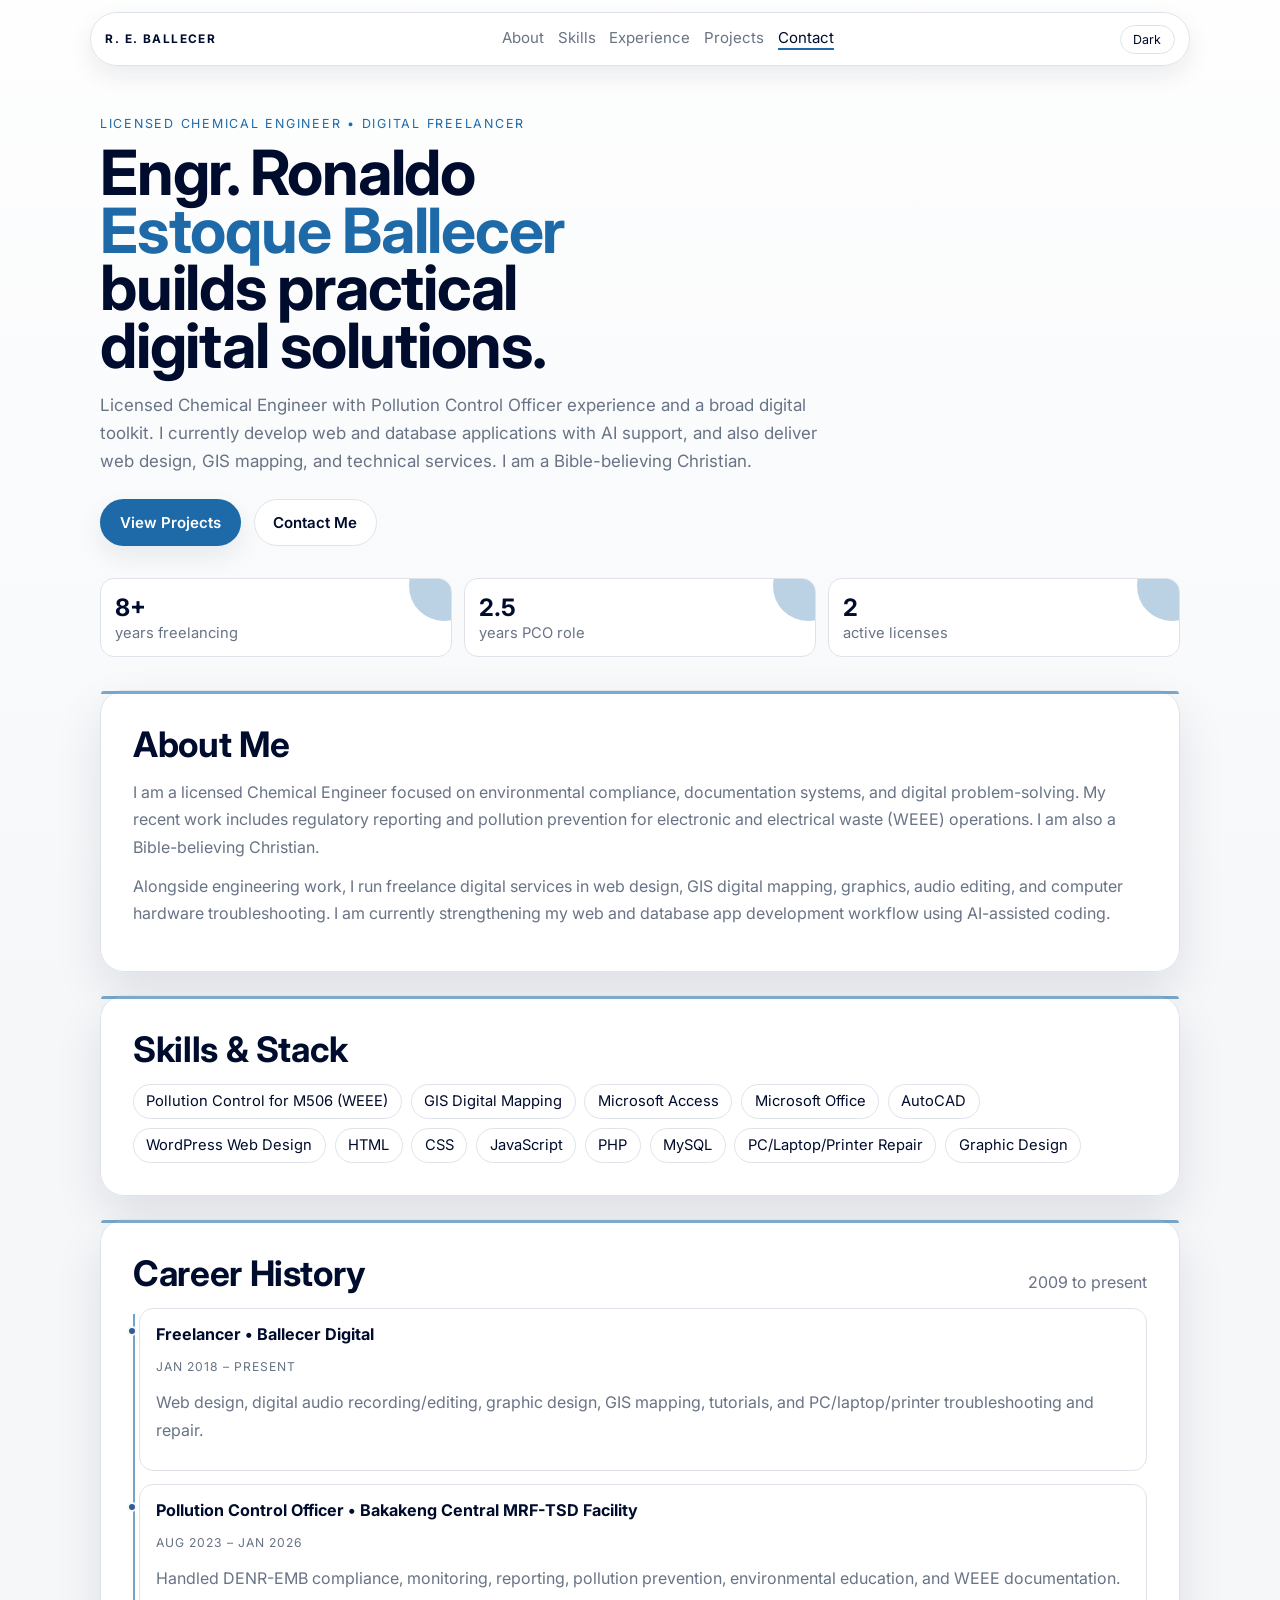
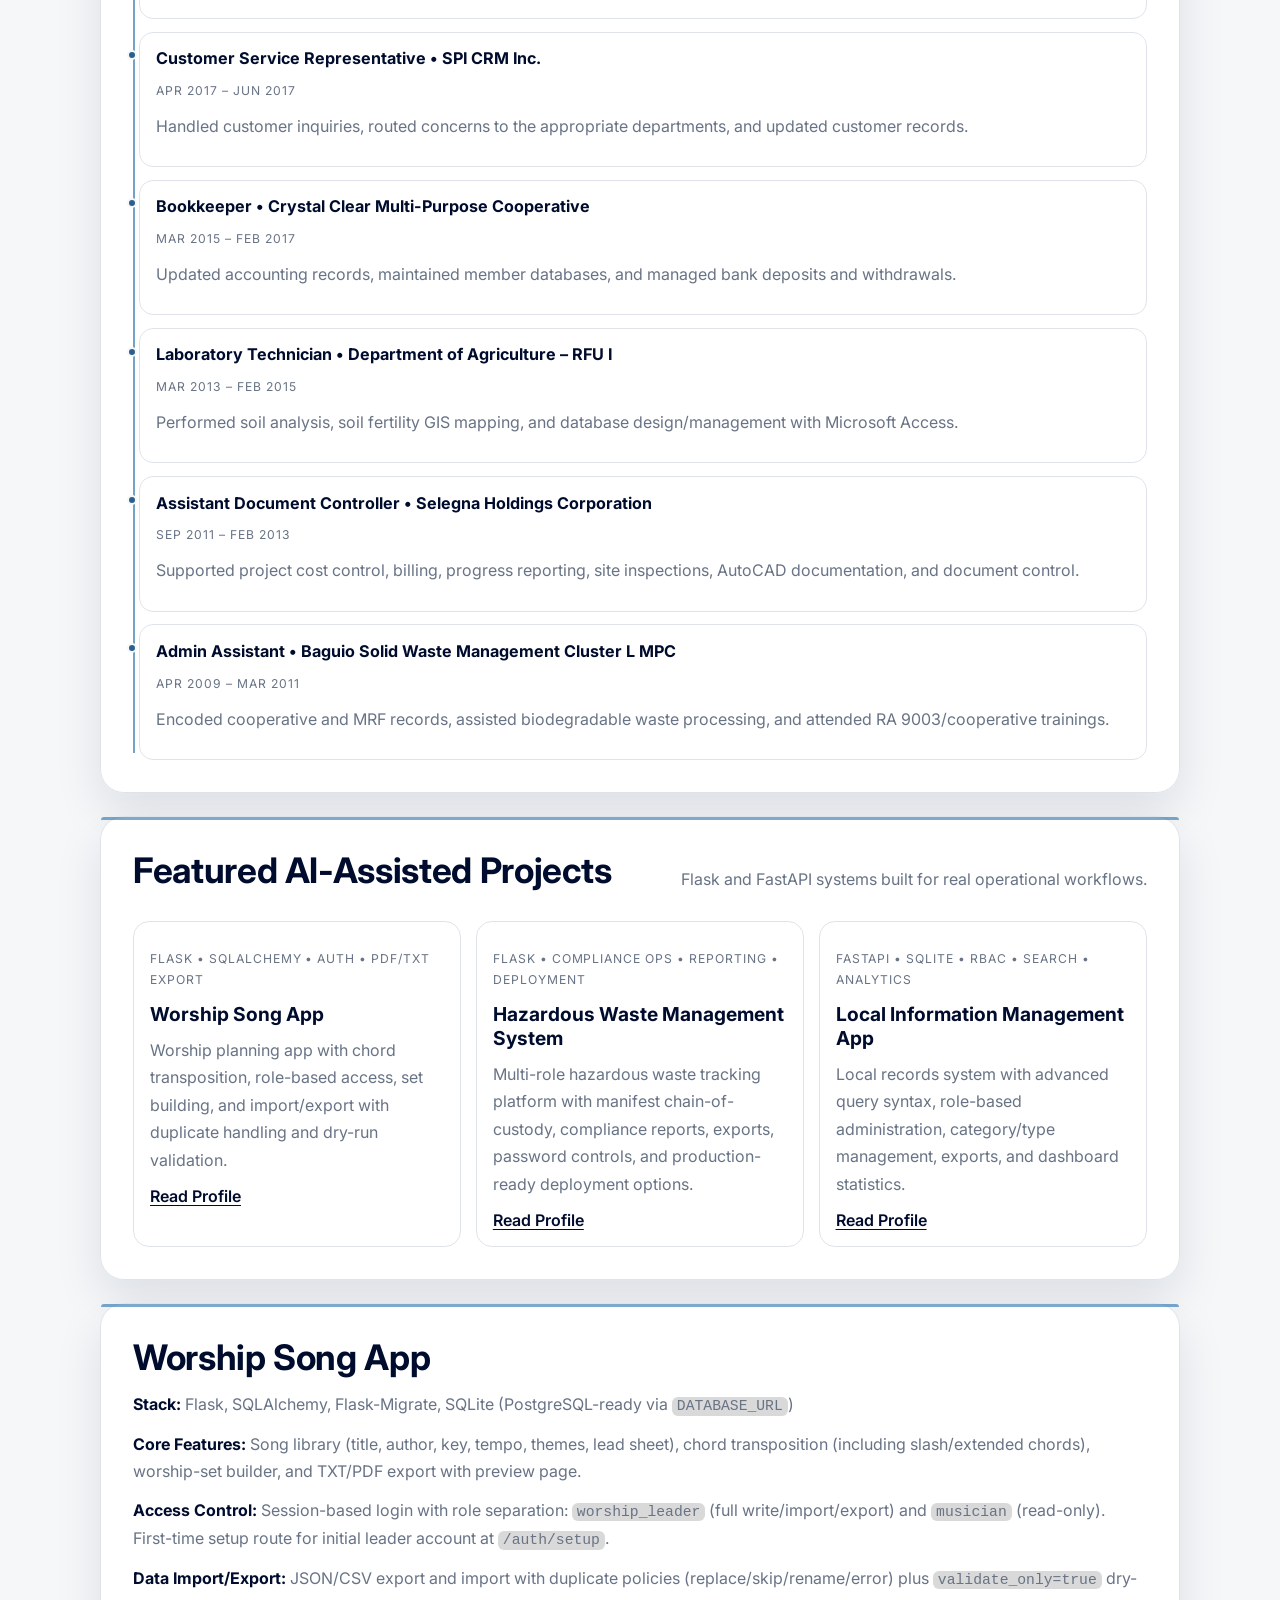
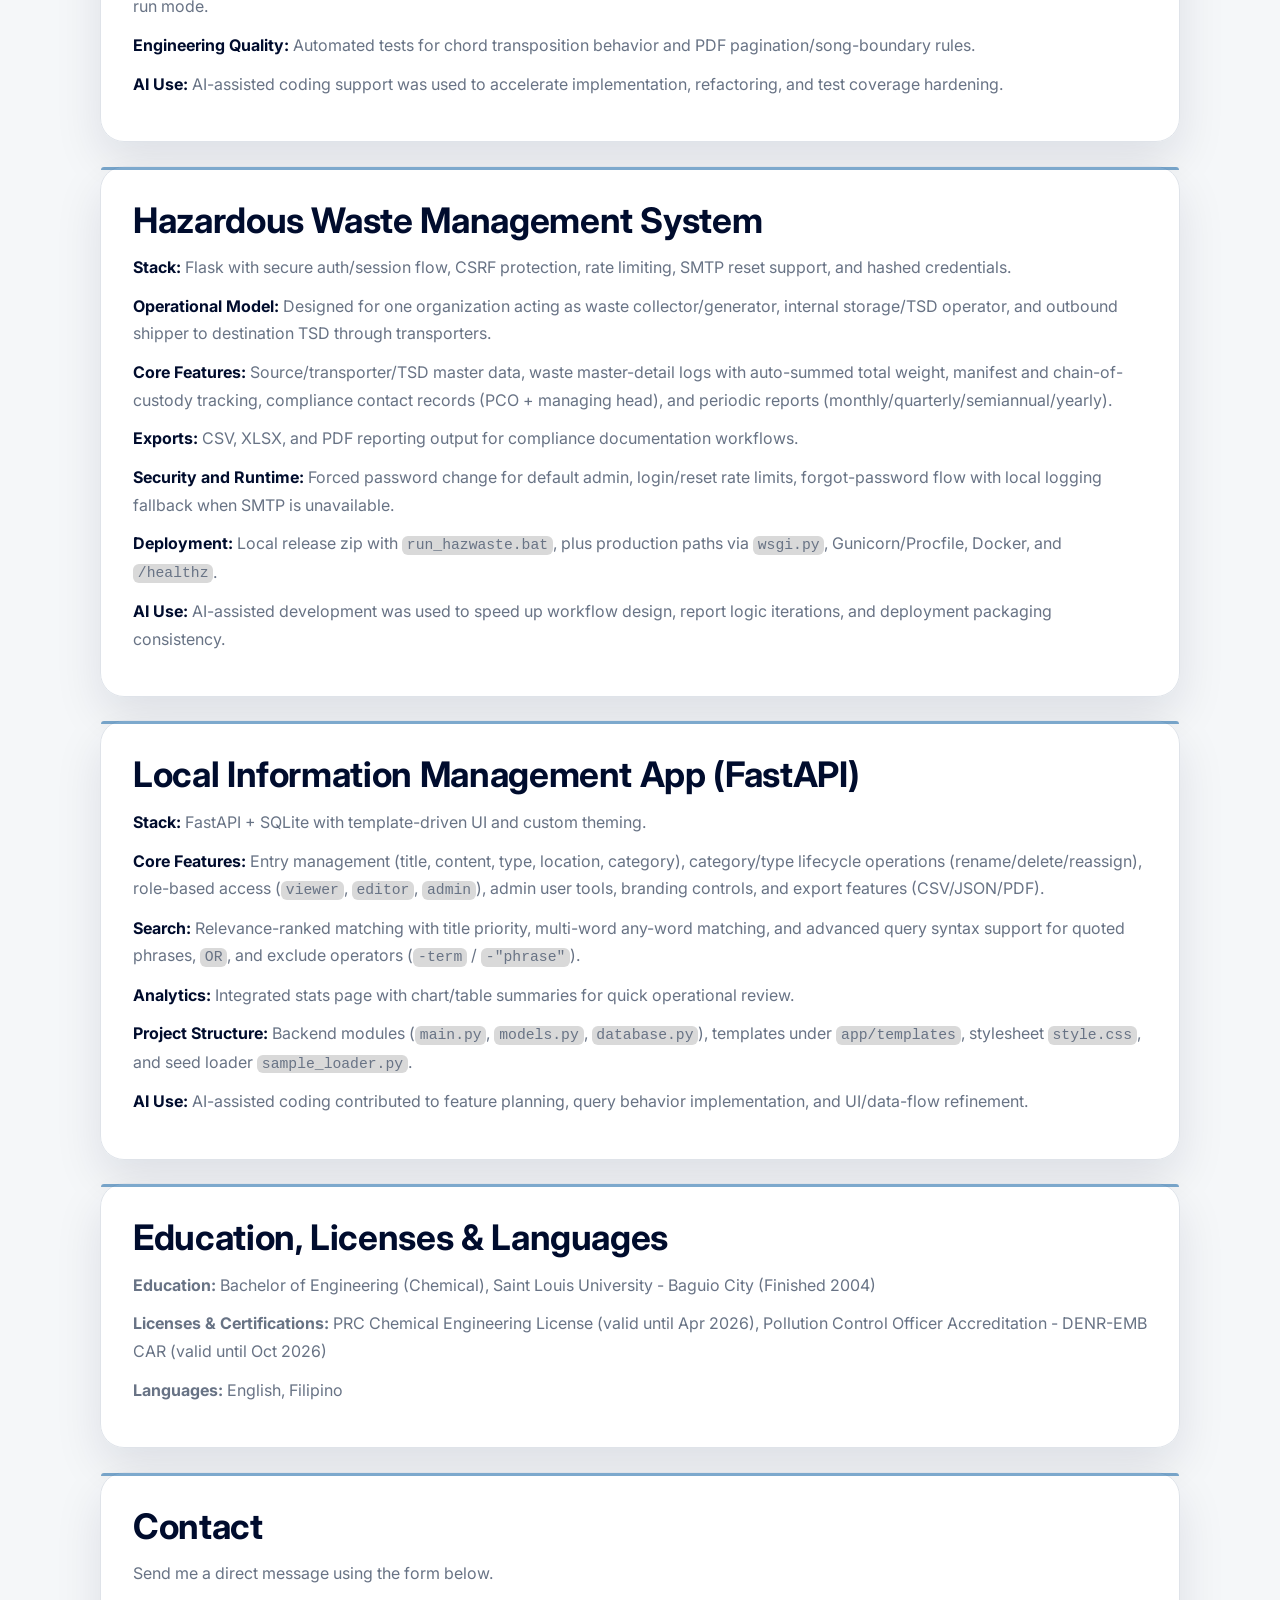
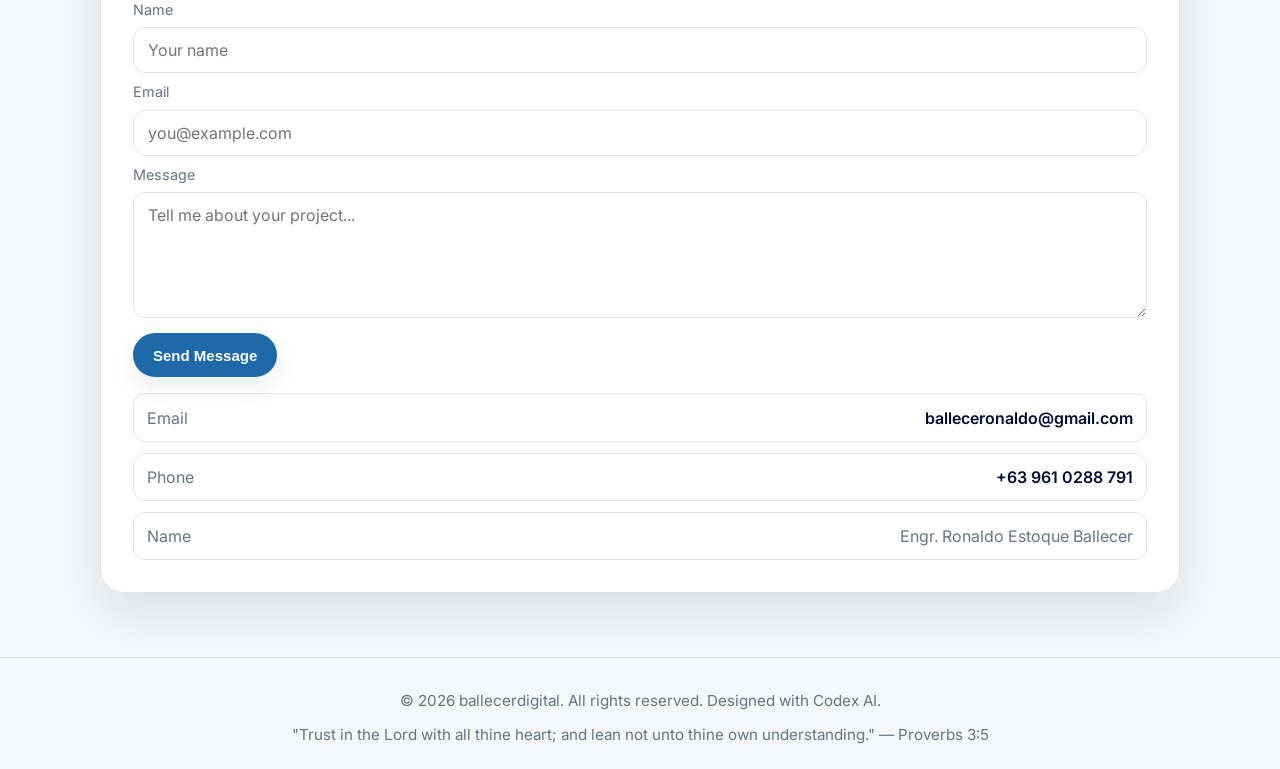
==== index.html @ 281b7098 "Initial commit" ====
<!doctype html>
<html lang="en">
<head>
  <meta charset="utf-8">
  <meta name="viewport" content="width=device-width, initial-scale=1">
  <meta name="description" content="Portfolio of Engr. Ronaldo Estoque Ballecer featuring AI-assisted Flask and FastAPI applications, environmental compliance work, and digital solutions.">
  <meta name="author" content="Engr. Ronaldo Estoque Ballecer">
  <meta name="theme-color" content="#1E6AA8">
  <meta property="og:type" content="website">
  <meta property="og:title" content="Engr. Ronaldo Estoque Ballecer | Portfolio">
  <meta property="og:description" content="AI-assisted Flask and FastAPI builder with environmental compliance and practical digital delivery experience.">
  <meta property="og:image" content="assets/python_skill_map.svg">
  <meta name="twitter:card" content="summary_large_image">
  <meta name="twitter:title" content="Engr. Ronaldo Estoque Ballecer | Portfolio">
  <meta name="twitter:description" content="AI-assisted Flask and FastAPI builder with environmental compliance and practical digital delivery experience.">
  <meta name="twitter:image" content="assets/python_skill_map.svg">
  <title>Engr. Ronaldo Estoque Ballecer | Portfolio</title>
  <link rel="preconnect" href="https://fonts.googleapis.com">
  <link rel="preconnect" href="https://fonts.gstatic.com" crossorigin>
  <link href="https://fonts.googleapis.com/css2?family=Inter:wght@400;500;600;700;800;900&display=swap" rel="stylesheet">
  <link rel="icon" href="assets/favicon.svg" type="image/svg+xml">
  <link rel="manifest" href="site.webmanifest">
  <link rel="stylesheet" href="styles.css">
  <script type="application/ld+json">
    {
      "@context": "https://schema.org",
      "@type": "Person",
      "name": "Engr. Ronaldo Estoque Ballecer",
      "jobTitle": "Chemical Engineer and Digital Freelancer",
      "email": "mailto:balleceronaldo@gmail.com",
      "telephone": "+63 961 0288 791",
      "alumniOf": "Saint Louis University - Baguio City",
      "knowsAbout": [
        "Pollution Control",
        "GIS Digital Mapping",
        "WordPress Web Design",
        "HTML",
        "CSS",
        "JavaScript",
        "PHP",
        "MySQL",
        "Microsoft Access"
      ],
      "url": "index.html"
    }
  </script>
</head>
<body>
  <a class="skip-link" href="#top">Skip to content</a>
  <div id="scroll-progress" class="scroll-progress" aria-hidden="true"></div>
  <div class="page-bg" aria-hidden="true"></div>
  <header class="site-header">
    <a class="brand" href="#top">R. E. BALLECER</a>
    <nav class="site-nav" aria-label="Main navigation">
      <a href="#about">About</a>
      <a href="#skills">Skills</a>
      <a href="#experience">Experience</a>
      <a href="#projects">Projects</a>
      <a href="#contact">Contact</a>
    </nav>
    <button id="theme-toggle" class="theme-toggle" type="button" aria-label="Toggle dark mode">Theme</button>
  </header>

  <main id="top">
    <section class="hero reveal">
      <p class="eyebrow">Licensed Chemical Engineer • Digital Freelancer</p>
      <h1>
        Engr. Ronaldo
        <span>Estoque Ballecer</span>
        builds practical digital solutions.
      </h1>
      <p class="intro">
        Licensed Chemical Engineer with Pollution Control Officer experience and a broad digital toolkit.
        I currently develop web and database applications with AI support, and also deliver web design,
        GIS mapping, and technical services. I am a Bible-believing Christian.
      </p>
      <div class="hero-actions">
        <a class="btn btn-primary" href="#projects">View Projects</a>
        <a class="btn btn-ghost" href="#contact">Contact Me</a>
      </div>
      <ul class="quick-metrics">
        <li><strong>8+</strong><span>years freelancing</span></li>
        <li><strong>2.5</strong><span>years PCO role</span></li>
        <li><strong>2</strong><span>active licenses</span></li>
      </ul>
    </section>

    <section id="about" class="panel reveal">
      <h2>About Me</h2>
      <p>
        I am a licensed Chemical Engineer focused on environmental compliance, documentation systems,
        and digital problem-solving. My recent work includes regulatory reporting and pollution prevention
        for electronic and electrical waste (WEEE) operations. I am also a Bible-believing Christian.
      </p>
      <p>
        Alongside engineering work, I run freelance digital services in web design, GIS digital mapping,
        graphics, audio editing, and computer hardware troubleshooting. I am currently strengthening my
        web and database app development workflow using AI-assisted coding.
      </p>
    </section>

    <section id="skills" class="panel reveal">
      <div class="panel-head">
        <h2>Skills & Stack</h2>
      </div>
      <div class="chip-grid">
        <span>Pollution Control for M506 (WEEE)</span>
        <span>GIS Digital Mapping</span>
        <span>Microsoft Access</span>
        <span>Microsoft Office</span>
        <span>AutoCAD</span>
        <span>WordPress Web Design</span>
        <span>HTML</span>
        <span>CSS</span>
        <span>JavaScript</span>
        <span>PHP</span>
        <span>MySQL</span>
        <span>PC/Laptop/Printer Repair</span>
        <span>Graphic Design</span>
      </div>
    </section>

    <section id="experience" class="panel reveal">
      <div class="panel-head">
        <h2>Career History</h2>
        <p>2009 to present</p>
      </div>
      <div class="timeline">
        <article class="timeline-item">
          <h3>Freelancer • Ballecer Digital</h3>
          <p class="tag">Jan 2018 – Present</p>
          <p>Web design, digital audio recording/editing, graphic design, GIS mapping, tutorials, and PC/laptop/printer troubleshooting and repair.</p>
        </article>
        <article class="timeline-item">
          <h3>Pollution Control Officer • Bakakeng Central MRF-TSD Facility</h3>
          <p class="tag">Aug 2023 – Jan 2026</p>
          <p>Handled DENR-EMB compliance, monitoring, reporting, pollution prevention, environmental education, and WEEE documentation.</p>
        </article>
        <article class="timeline-item">
          <h3>Customer Service Representative • SPI CRM Inc.</h3>
          <p class="tag">Apr 2017 – Jun 2017</p>
          <p>Handled customer inquiries, routed concerns to the appropriate departments, and updated customer records.</p>
        </article>
        <article class="timeline-item">
          <h3>Bookkeeper • Crystal Clear Multi-Purpose Cooperative</h3>
          <p class="tag">Mar 2015 – Feb 2017</p>
          <p>Updated accounting records, maintained member databases, and managed bank deposits and withdrawals.</p>
        </article>
        <article class="timeline-item">
          <h3>Laboratory Technician • Department of Agriculture – RFU I</h3>
          <p class="tag">Mar 2013 – Feb 2015</p>
          <p>Performed soil analysis, soil fertility GIS mapping, and database design/management with Microsoft Access.</p>
        </article>
        <article class="timeline-item">
          <h3>Assistant Document Controller • Selegna Holdings Corporation</h3>
          <p class="tag">Sep 2011 – Feb 2013</p>
          <p>Supported project cost control, billing, progress reporting, site inspections, AutoCAD documentation, and document control.</p>
        </article>
        <article class="timeline-item">
          <h3>Admin Assistant • Baguio Solid Waste Management Cluster L MPC</h3>
          <p class="tag">Apr 2009 – Mar 2011</p>
          <p>Encoded cooperative and MRF records, assisted biodegradable waste processing, and attended RA 9003/cooperative trainings.</p>
        </article>
      </div>
    </section>

    <section id="projects" class="panel reveal">
      <div class="panel-head">
        <h2>Featured AI-Assisted Projects</h2>
        <p>Flask and FastAPI systems built for real operational workflows.</p>
      </div>
      <div class="projects-grid">
        <article class="project-card">
          <p class="tag">Flask • SQLAlchemy • Auth • PDF/TXT Export</p>
          <h3>Worship Song App</h3>
          <p>
            Worship planning app with chord transposition, role-based access, set building, and import/export with
            duplicate handling and dry-run validation.
          </p>
          <div class="project-links">
            <a href="#worship-song-app">Read Profile</a>
          </div>
        </article>

        <article class="project-card">
          <p class="tag">Flask • Compliance Ops • Reporting • Deployment</p>
          <h3>Hazardous Waste Management System</h3>
          <p>
            Multi-role hazardous waste tracking platform with manifest chain-of-custody, compliance reports,
            exports, password controls, and production-ready deployment options.
          </p>
          <div class="project-links">
            <a href="#hazwaste-system">Read Profile</a>
          </div>
        </article>

        <article class="project-card">
          <p class="tag">FastAPI • SQLite • RBAC • Search • Analytics</p>
          <h3>Local Information Management App</h3>
          <p>
            Local records system with advanced query syntax, role-based administration, category/type management,
            exports, and dashboard statistics.
          </p>
          <div class="project-links">
            <a href="#fastapi-info-app">Read Profile</a>
          </div>
        </article>
      </div>
    </section>

    <section id="worship-song-app" class="panel reveal project-detail">
      <h2>Worship Song App</h2>
      <p><strong>Stack:</strong> Flask, SQLAlchemy, Flask-Migrate, SQLite (PostgreSQL-ready via <code>DATABASE_URL</code>)</p>
      <p><strong>Core Features:</strong> Song library (title, author, key, tempo, themes, lead sheet), chord transposition (including slash/extended chords), worship-set builder, and TXT/PDF export with preview page.</p>
      <p><strong>Access Control:</strong> Session-based login with role separation: <code>worship_leader</code> (full write/import/export) and <code>musician</code> (read-only). First-time setup route for initial leader account at <code>/auth/setup</code>.</p>
      <p><strong>Data Import/Export:</strong> JSON/CSV export and import with duplicate policies (replace/skip/rename/error) plus <code>validate_only=true</code> dry-run mode.</p>
      <p><strong>Engineering Quality:</strong> Automated tests for chord transposition behavior and PDF pagination/song-boundary rules.</p>
      <p><strong>AI Use:</strong> AI-assisted coding support was used to accelerate implementation, refactoring, and test coverage hardening.</p>
    </section>

    <section id="hazwaste-system" class="panel reveal project-detail">
      <h2>Hazardous Waste Management System</h2>
      <p><strong>Stack:</strong> Flask with secure auth/session flow, CSRF protection, rate limiting, SMTP reset support, and hashed credentials.</p>
      <p><strong>Operational Model:</strong> Designed for one organization acting as waste collector/generator, internal storage/TSD operator, and outbound shipper to destination TSD through transporters.</p>
      <p><strong>Core Features:</strong> Source/transporter/TSD master data, waste master-detail logs with auto-summed total weight, manifest and chain-of-custody tracking, compliance contact records (PCO + managing head), and periodic reports (monthly/quarterly/semiannual/yearly).</p>
      <p><strong>Exports:</strong> CSV, XLSX, and PDF reporting output for compliance documentation workflows.</p>
      <p><strong>Security and Runtime:</strong> Forced password change for default admin, login/reset rate limits, forgot-password flow with local logging fallback when SMTP is unavailable.</p>
      <p><strong>Deployment:</strong> Local release zip with <code>run_hazwaste.bat</code>, plus production paths via <code>wsgi.py</code>, Gunicorn/Procfile, Docker, and <code>/healthz</code>.</p>
      <p><strong>AI Use:</strong> AI-assisted development was used to speed up workflow design, report logic iterations, and deployment packaging consistency.</p>
    </section>

    <section id="fastapi-info-app" class="panel reveal project-detail">
      <h2>Local Information Management App (FastAPI)</h2>
      <p><strong>Stack:</strong> FastAPI + SQLite with template-driven UI and custom theming.</p>
      <p><strong>Core Features:</strong> Entry management (title, content, type, location, category), category/type lifecycle operations (rename/delete/reassign), role-based access (<code>viewer</code>, <code>editor</code>, <code>admin</code>), admin user tools, branding controls, and export features (CSV/JSON/PDF).</p>
      <p><strong>Search:</strong> Relevance-ranked matching with title priority, multi-word any-word matching, and advanced query syntax support for quoted phrases, <code>OR</code>, and exclude operators (<code>-term</code> / <code>-"phrase"</code>).</p>
      <p><strong>Analytics:</strong> Integrated stats page with chart/table summaries for quick operational review.</p>
      <p><strong>Project Structure:</strong> Backend modules (<code>main.py</code>, <code>models.py</code>, <code>database.py</code>), templates under <code>app/templates</code>, stylesheet <code>style.css</code>, and seed loader <code>sample_loader.py</code>.</p>
      <p><strong>AI Use:</strong> AI-assisted coding contributed to feature planning, query behavior implementation, and UI/data-flow refinement.</p>
    </section>

    <section id="credentials" class="panel reveal">
      <h2>Education, Licenses & Languages</h2>
      <p><strong>Education:</strong> Bachelor of Engineering (Chemical), Saint Louis University - Baguio City (Finished 2004)</p>
      <p><strong>Licenses & Certifications:</strong> PRC Chemical Engineering License (valid until Apr 2026), Pollution Control Officer Accreditation - DENR-EMB CAR (valid until Oct 2026)</p>
      <p><strong>Languages:</strong> English, Filipino</p>
    </section>

    <section id="contact" class="panel reveal">
      <h2>Contact</h2>
      <p>Send me a direct message using the form below.</p>
      <form class="contact-form" action="https://formspree.io/f/your-form-id" method="POST">
        <label for="name">Name</label>
        <input id="name" name="name" type="text" placeholder="Your name" autocomplete="name" required>

        <label for="email">Email</label>
        <input id="email" name="email" type="email" placeholder="you@example.com" autocomplete="email" required>

        <label for="message">Message</label>
        <textarea id="message" name="message" rows="5" placeholder="Tell me about your project..." required></textarea>

        <input type="hidden" name="_subject" value="New portfolio message">
        <input type="hidden" name="_next" value="thank-you.html">
        <input class="hp-field" type="text" name="_gotcha" tabindex="-1" autocomplete="off" aria-hidden="true">
        <button class="btn btn-primary" type="submit">Send Message</button>
      </form>
      <ul class="contact-list">
        <li><span>Email</span><a href="mailto:balleceronaldo@gmail.com">balleceronaldo@gmail.com</a></li>
        <li><span>Phone</span><a href="tel:+639610288791">+63 961 0288 791</a></li>
        <li><span>Name</span><span>Engr. Ronaldo Estoque Ballecer</span></li>
      </ul>
    </section>
  </main>

  <footer class="site-footer">
    <p>© <span id="year"></span> ballecerdigital. All rights reserved. Designed with Codex AI.</p>
    <p>"Trust in the Lord with all thine heart; and lean not unto thine own understanding." — Proverbs 3:5</p>
  </footer>
  <button id="back-to-top" class="back-to-top" type="button" aria-label="Back to top">Top</button>

  <script src="script.js"></script>
</body>
</html>
---- styles.css ----
:root {
  --bg: #f5f7f9;
  --bg-alt: #ffffff;
  --text: #000c2d;
  --muted: #687385;
  --panel: #ffffff;
  --line: #dfe3e9;
  --accent: #1e6aa8;
  --accent-2: #2c5f8f;
  --accent-3: #4f779d;
  --shadow-lg: 0 20px 48px rgba(2, 22, 55, 0.1);
  --shadow-md: 0 10px 24px rgba(2, 22, 55, 0.08);
  --radius-xl: 24px;
  --radius-lg: 16px;
  --anchor-offset: 3rem;
}

[data-theme="dark"] {
  --bg: #16191e;
  --bg-alt: #1b1f24;
  --text: #d6dbe3;
  --muted: #9ea4af;
  --panel: #1f2329;
  --line: #2a2f36;
  --accent: #7db4ff;
  --accent-2: #a7cdff;
  --accent-3: #8ebeff;
  --shadow-lg: 0 18px 48px rgba(0, 0, 0, 0.34);
  --shadow-md: 0 12px 26px rgba(0, 0, 0, 0.28);
}

*,
*::before,
*::after {
  box-sizing: border-box;
}

html {
  scroll-behavior: smooth;
  scroll-padding-top: var(--anchor-offset);
}

body {
  margin: 0;
  min-height: 100vh;
  font-family: "Inter", -apple-system, BlinkMacSystemFont, "Segoe UI", Helvetica, Arial, sans-serif;
  color: var(--text);
  background: var(--bg);
  overflow-x: hidden;
}

.skip-link {
  position: fixed;
  left: 0.8rem;
  top: -3rem;
  z-index: 80;
  padding: 0.55rem 0.8rem;
  border-radius: 10px;
  background: var(--text);
  color: var(--bg);
  text-decoration: none;
  font-weight: 700;
  transition: top 180ms ease;
}

.skip-link:focus {
  top: 0.8rem;
}

.scroll-progress {
  position: fixed;
  top: 0;
  left: 0;
  height: 4px;
  width: var(--scroll-progress, 0%);
  z-index: 70;
  background: var(--accent);
  transition: width 100ms linear;
}

body::before {
  content: "";
  position: fixed;
  inset: 0;
  pointer-events: none;
  z-index: -2;
  background:
    linear-gradient(color-mix(in srgb, var(--text) 5%, transparent) 1px, transparent 1px) 0 0 / 34px 34px,
    linear-gradient(90deg, color-mix(in srgb, var(--text) 5%, transparent) 1px, transparent 1px) 0 0 / 34px 34px;
  opacity: 0.28;
}

.page-bg {
  position: fixed;
  inset: -14% -8%;
  pointer-events: none;
  z-index: -1;
  background: linear-gradient(180deg, var(--bg-alt) 0%, var(--bg) 100%);
  transform: translate3d(var(--bg-shift-x, 0px), var(--bg-shift-y, 0px), 0);
  transition: transform 220ms ease-out;
}

.site-header {
  position: sticky;
  top: 0.75rem;
  z-index: 30;
  width: min(1100px, calc(100% - 1.4rem));
  margin: 0.75rem auto 0;
  padding: 0.72rem 0.9rem;
  display: flex;
  justify-content: space-between;
  align-items: center;
  gap: 1rem;
  border: 1px solid var(--line);
  border-radius: 999px;
  background: color-mix(in srgb, var(--panel) 86%, transparent);
  backdrop-filter: blur(14px);
  box-shadow: var(--shadow-md);
}

.brand {
  text-decoration: none;
  color: var(--text);
  font-weight: 700;
  letter-spacing: 0.12em;
  font-size: 0.74rem;
  white-space: nowrap;
}

.site-nav {
  display: flex;
  flex-wrap: wrap;
  gap: 0.85rem;
}

.site-nav a {
  text-decoration: none;
  color: var(--muted);
  font-size: 0.94rem;
  position: relative;
  padding-bottom: 0.2rem;
}

.site-nav a::after {
  content: "";
  position: absolute;
  left: 0;
  bottom: 0;
  width: 100%;
  height: 2px;
  transform: scaleX(0);
  transform-origin: center;
  background: var(--accent);
  transition: transform 220ms ease;
}

.site-nav a:hover {
  color: var(--text);
}

.site-nav a:hover::after {
  transform: scaleX(1);
}

.site-nav a.active {
  color: var(--text);
}

.site-nav a.active::after {
  transform: scaleX(1);
}

.theme-toggle {
  border: 1px solid var(--line);
  background: color-mix(in srgb, var(--panel) 90%, transparent);
  color: var(--text);
  border-radius: 999px;
  padding: 0.38rem 0.78rem;
  font: inherit;
  font-size: 0.78rem;
  cursor: pointer;
  transition: transform 200ms ease, border-color 200ms ease;
}

.theme-toggle:hover {
  border-color: var(--text);
  transform: translateY(-1px);
}

a:focus-visible,
button:focus-visible,
input:focus-visible,
textarea:focus-visible {
  outline: 2px solid color-mix(in srgb, var(--accent) 70%, var(--text));
  outline-offset: 2px;
}

main {
  width: min(1080px, calc(100% - 1.6rem));
  margin: 0 auto;
  padding: clamp(1.1rem, 3vw, 2.2rem) 0 4rem;
}

main section[id] {
  scroll-margin-top: var(--anchor-offset);
}

.thanks-main {
  min-height: calc(100vh - 13rem);
  display: grid;
  align-items: center;
}

.thanks-card h1 {
  max-width: 16ch;
}

.hero {
  padding: clamp(0.35rem, 1.6vw, 0.9rem) 0 0.6rem;
}

.eyebrow {
  margin: 0 0 0.85rem;
  font-size: 0.78rem;
  letter-spacing: 0.14em;
  text-transform: uppercase;
  color: var(--accent);
}

.header-verse {
  margin: -0.2rem 0 1rem;
  font-family: inherit;
  font-size: clamp(1rem, 2.2vw, 1.18rem);
  font-weight: 500;
  color: var(--text);
}

h1 {
  margin: 0;
  max-width: 14ch;
  font-size: clamp(1.55rem, 5.4vw, 3.9rem);
  line-height: 0.92;
  letter-spacing: -0.02em;
  font-weight: 700;
}

h1 span {
  display: inline-block;
  font-family: inherit;
  font-style: normal;
  font-weight: 700;
  color: var(--accent);
}

.intro {
  margin-top: 1.15rem;
  max-width: 66ch;
  color: var(--muted);
  font-size: clamp(0.96rem, 2.2vw, 1.06rem);
  line-height: 1.65;
}

.hero-actions {
  display: flex;
  flex-wrap: wrap;
  gap: 0.8rem;
  margin-top: 1.45rem;
}

.btn {
  display: inline-flex;
  align-items: center;
  justify-content: center;
  padding: 0.8rem 1.18rem;
  border-radius: 999px;
  border: 1px solid transparent;
  text-decoration: none;
  font-weight: 600;
  font-size: 0.94rem;
  position: relative;
  overflow: hidden;
}

.btn::before {
  content: "";
  position: absolute;
  inset: 0;
  transform: translateX(-110%);
  background: linear-gradient(110deg, transparent 20%, rgba(255, 255, 255, 0.36) 50%, transparent 80%);
  transition: transform 480ms ease;
}

.btn:hover::before {
  transform: translateX(120%);
}

.btn-primary {
  background: var(--accent);
  color: #ffffff;
  box-shadow: var(--shadow-md);
}

.btn-primary:hover {
  filter: brightness(0.92);
}

.btn-ghost {
  border-color: var(--line);
  color: var(--text);
  background: color-mix(in srgb, var(--panel) 88%, transparent);
}

.btn-ghost:hover {
  border-color: var(--text);
}

.quick-metrics {
  margin: 2rem 0 0;
  padding: 0;
  list-style: none;
  display: grid;
  grid-template-columns: repeat(3, minmax(0, 1fr));
  gap: 0.75rem;
}

.quick-metrics li {
  border: 1px solid var(--line);
  background: color-mix(in srgb, var(--panel) 88%, white 12%);
  border-radius: 14px;
  padding: 0.9rem;
  display: grid;
  gap: 0.1rem;
  position: relative;
  overflow: hidden;
}

.quick-metrics li::before {
  content: "";
  position: absolute;
  top: -28px;
  right: -28px;
  width: 70px;
  height: 70px;
  border-radius: 50%;
  background: color-mix(in srgb, var(--accent) 30%, transparent);
}

.quick-metrics strong {
  font-size: 1.5rem;
  z-index: 1;
}

.quick-metrics span {
  color: var(--muted);
  font-size: 0.92rem;
  z-index: 1;
}

.panel {
  margin-top: 1.45rem;
  border: 1px solid var(--line);
  border-radius: var(--radius-xl);
  padding: clamp(1.2rem, 2.6vw, 2rem);
  background: color-mix(in srgb, var(--panel) 96%, transparent);
  box-shadow: var(--shadow-lg);
  position: relative;
  isolation: isolate;
}

.panel::before {
  content: "";
  position: absolute;
  left: 0;
  top: 0;
  width: 100%;
  height: 3px;
  border-radius: var(--radius-xl) var(--radius-xl) 0 0;
  background: color-mix(in srgb, var(--accent) 72%, transparent);
  opacity: 0.8;
}

.panel h2 {
  margin: 0 0 0.85rem;
  font-size: clamp(1.35rem, 3.5vw, 2.2rem);
  letter-spacing: -0.01em;
}

.panel p {
  margin: 0.7rem 0;
  color: var(--muted);
  line-height: 1.72;
}

.panel-head {
  display: flex;
  justify-content: space-between;
  align-items: end;
  gap: 1rem;
  flex-wrap: wrap;
}

.chip-grid {
  display: flex;
  flex-wrap: wrap;
  gap: 0.55rem;
}

.chip-grid span {
  border: 1px solid var(--line);
  border-radius: 999px;
  padding: 0.48rem 0.78rem;
  background: color-mix(in srgb, var(--panel) 90%, white 10%);
  font-size: 0.92rem;
}

.projects-grid {
  margin-top: 1rem;
  display: grid;
  grid-template-columns: repeat(auto-fit, minmax(240px, 1fr));
  gap: 0.9rem;
}

.project-card {
  border-radius: var(--radius-lg);
  padding: 1rem;
  background: color-mix(in srgb, var(--panel) 92%, white 8%);
  border: 1px solid var(--line);
  transition: transform 220ms ease, box-shadow 220ms ease, border-color 220ms ease;
  position: relative;
}

.project-card::before {
  content: "";
  position: absolute;
  inset: 0;
  pointer-events: none;
  border-radius: inherit;
  padding: 1px;
  background: color-mix(in srgb, var(--accent) 34%, transparent);
  -webkit-mask: linear-gradient(#000 0 0) content-box, linear-gradient(#000 0 0);
  -webkit-mask-composite: xor;
  mask-composite: exclude;
  opacity: 0;
  transition: opacity 220ms ease;
}

.project-card:hover {
  transform: translateY(-5px);
  box-shadow: var(--shadow-md);
  border-color: color-mix(in srgb, var(--accent) 40%, var(--line));
}

.project-card:hover::before {
  opacity: 1;
}

.tag {
  font-size: 0.76rem;
  letter-spacing: 0.08em;
  text-transform: uppercase;
  color: var(--accent);
  margin-bottom: 0.38rem;
}

.project-card h3 {
  margin: 0.35rem 0;
  font-size: 1.2rem;
}

.project-links {
  display: flex;
  gap: 0.75rem;
  margin-top: 0.7rem;
  flex-wrap: wrap;
}

.project-links a,
.text-link {
  color: var(--text);
  font-weight: 600;
  text-underline-offset: 0.18em;
}

.project-links a:hover,
.text-link:hover {
  color: var(--accent);
}

.project-detail p strong {
  color: var(--text);
}

.python-map-wrap {
  margin: 0.9rem 0 0;
  border: 1px solid var(--line);
  border-radius: 14px;
  padding: 0.65rem;
  background: color-mix(in srgb, var(--panel) 90%, white 10%);
  box-shadow: var(--shadow-md);
}

.python-map-wrap img {
  width: 100%;
  height: auto;
  display: block;
  border-radius: 10px;
}

code {
  font-family: ui-monospace, "Cascadia Mono", "Consolas", monospace;
  font-size: 0.92em;
  padding: 0.08rem 0.3rem;
  border-radius: 6px;
  background: color-mix(in srgb, var(--panel) 85%, black 15%);
}

.timeline {
  display: grid;
  gap: 0.8rem;
  position: relative;
  padding-left: 0.35rem;
}

.timeline::before {
  content: "";
  position: absolute;
  left: 0;
  top: 0.4rem;
  bottom: 0.4rem;
  width: 2px;
  background: var(--accent);
  opacity: 0.62;
}

.timeline-item {
  border: 1px solid var(--line);
  border-radius: 14px;
  padding: 0.9rem 0.9rem 0.9rem 1.05rem;
  background: color-mix(in srgb, var(--panel) 90%, white 10%);
  position: relative;
}

.timeline-item::before {
  content: "";
  position: absolute;
  left: -0.78rem;
  top: 1.1rem;
  width: 10px;
  height: 10px;
  border-radius: 50%;
  border: 2px solid var(--bg);
  background: var(--accent-2);
}

.timeline-item h3 {
  margin: 0;
  font-size: 1.01rem;
  line-height: 1.4;
}

.code-template {
  margin: 0;
  overflow-x: auto;
  border: 1px solid var(--line);
  border-radius: 12px;
  padding: 1rem;
  background: color-mix(in srgb, var(--panel) 90%, black 10%);
  color: var(--text);
}

.contact-form {
  display: grid;
  gap: 0.6rem;
  margin-top: 0.8rem;
}

.contact-form label {
  font-size: 0.9rem;
  color: var(--muted);
}

.contact-form input,
.contact-form textarea {
  width: 100%;
  border: 1px solid var(--line);
  border-radius: 12px;
  padding: 0.76rem 0.85rem;
  font: inherit;
  color: var(--text);
  background: color-mix(in srgb, var(--panel) 92%, white 8%);
  transition: border-color 180ms ease, box-shadow 180ms ease;
}

.contact-form textarea {
  resize: vertical;
}

.contact-form input:focus,
.contact-form textarea:focus {
  outline: none;
  border-color: color-mix(in srgb, var(--accent) 55%, var(--line));
  box-shadow: 0 0 0 3px color-mix(in srgb, var(--accent) 20%, transparent);
}

.contact-form button {
  margin-top: 0.3rem;
  justify-self: start;
}

.hp-field {
  position: absolute;
  left: -10000px;
  opacity: 0;
  pointer-events: none;
}

.contact-list {
  margin: 1rem 0 0;
  padding: 0;
  list-style: none;
  display: grid;
  gap: 0.7rem;
}

.contact-list li {
  display: flex;
  justify-content: space-between;
  align-items: center;
  gap: 1rem;
  border: 1px solid var(--line);
  border-radius: 12px;
  padding: 0.82rem;
  background: color-mix(in srgb, var(--panel) 88%, white 12%);
}

.contact-list span {
  color: var(--muted);
}

.contact-list a {
  color: var(--text);
  text-decoration: none;
  font-weight: 600;
}

.site-footer {
  border-top: 1px solid var(--line);
  text-align: center;
  padding: 1.1rem;
  color: var(--muted);
  font-size: 0.95rem;
}

.back-to-top {
  position: fixed;
  right: 1rem;
  bottom: 1rem;
  z-index: 65;
  border: 1px solid var(--line);
  border-radius: 999px;
  background: color-mix(in srgb, var(--panel) 88%, transparent);
  color: var(--text);
  padding: 0.55rem 0.85rem;
  font: inherit;
  font-size: 0.82rem;
  font-weight: 700;
  cursor: pointer;
  transform: translateY(12px);
  opacity: 0;
  pointer-events: none;
  transition: opacity 220ms ease, transform 220ms ease, border-color 220ms ease;
}

.back-to-top.show {
  opacity: 1;
  pointer-events: auto;
  transform: translateY(0);
}

.back-to-top:hover {
  border-color: var(--text);
}

.reveal {
  opacity: 0;
  transform: translateY(16px);
  transition: opacity 700ms ease, transform 700ms ease;
}

.reveal.show {
  opacity: 1;
  transform: translateY(0);
}

@media (max-width: 900px) {
  .site-header {
    top: 0.45rem;
    width: calc(100% - 1rem);
  }
}

@media (max-width: 760px) {
  .site-header {
    border-radius: 18px;
    align-items: start;
    flex-direction: column;
  }

  .site-nav {
    width: 100%;
    gap: 0.7rem;
  }

  .quick-metrics {
    grid-template-columns: 1fr;
  }

  .contact-list li {
    align-items: start;
    flex-direction: column;
  }

  main {
    width: calc(100% - 1rem);
  }
}

@media (prefers-reduced-motion: reduce) {
  html {
    scroll-behavior: auto;
  }

  * {
    animation: none !important;
    transition: none !important;
  }

  .reveal {
    opacity: 1;
    transform: none;
  }
}
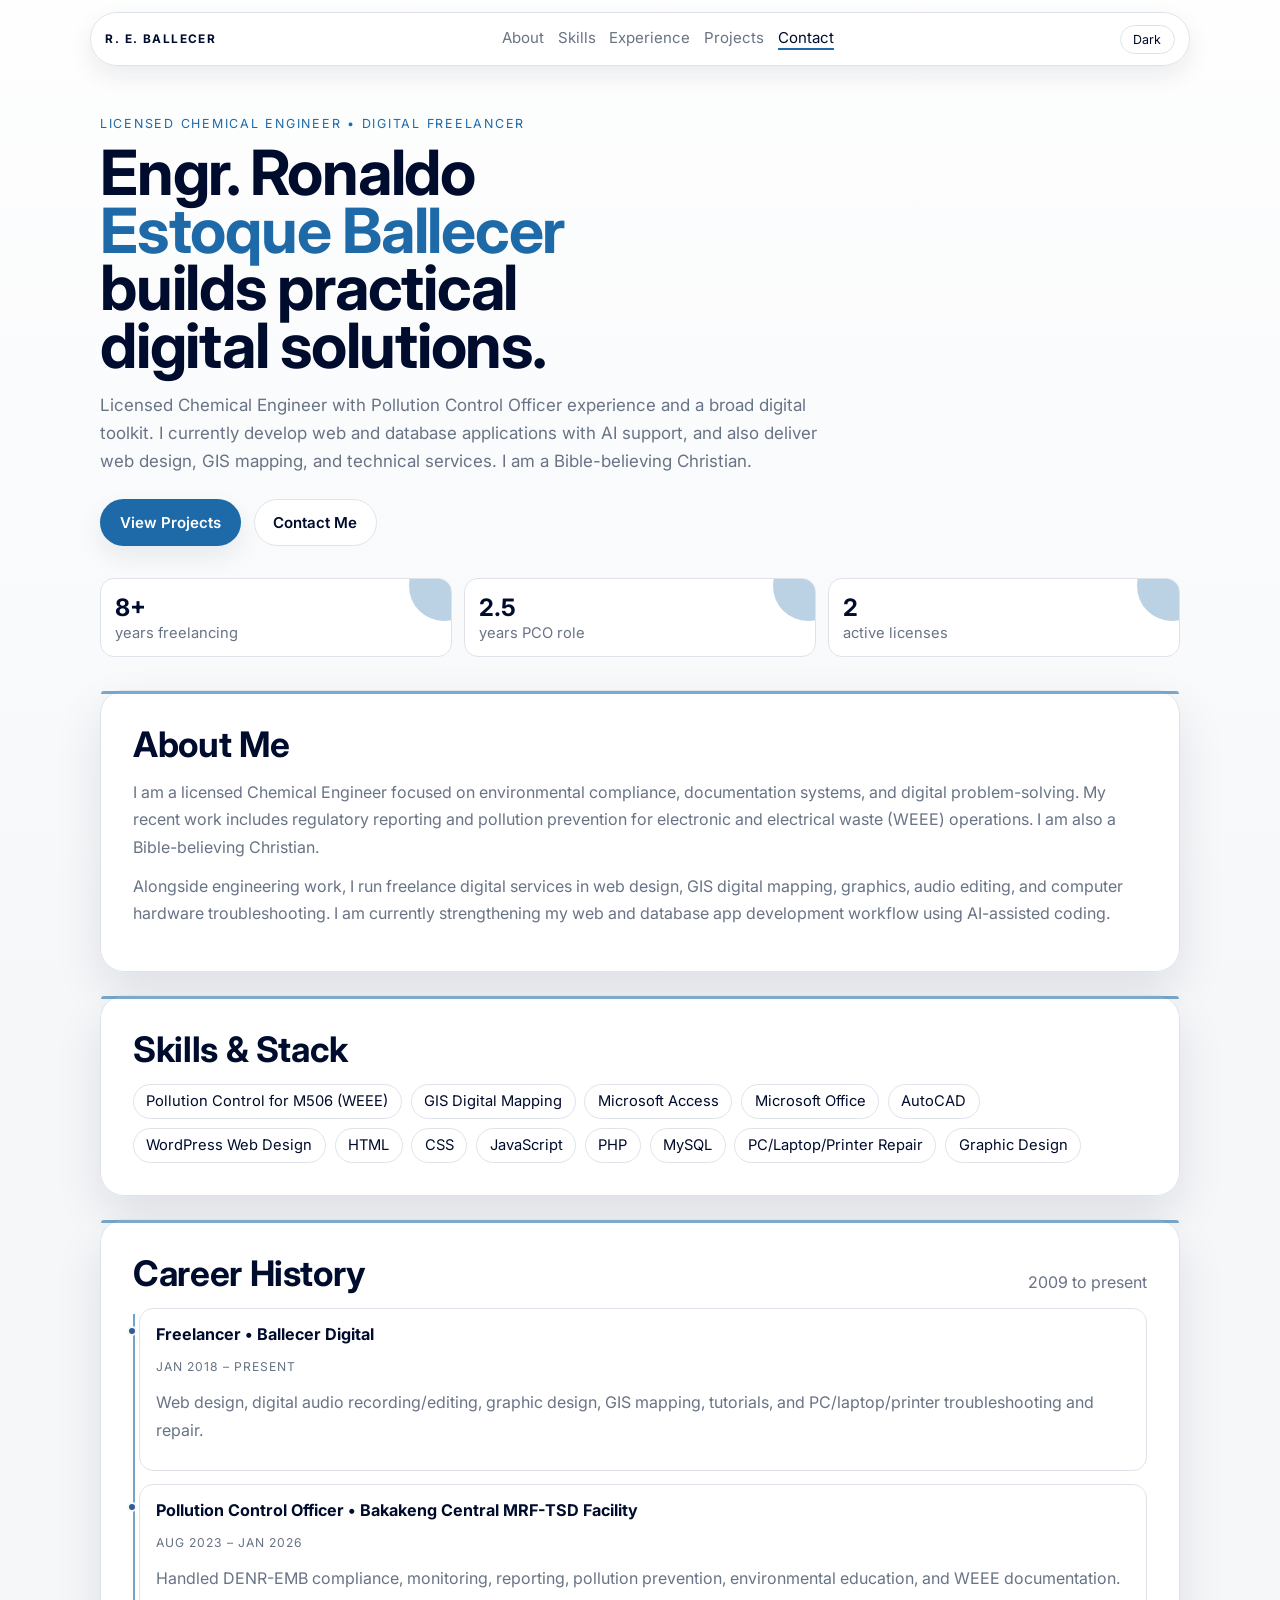
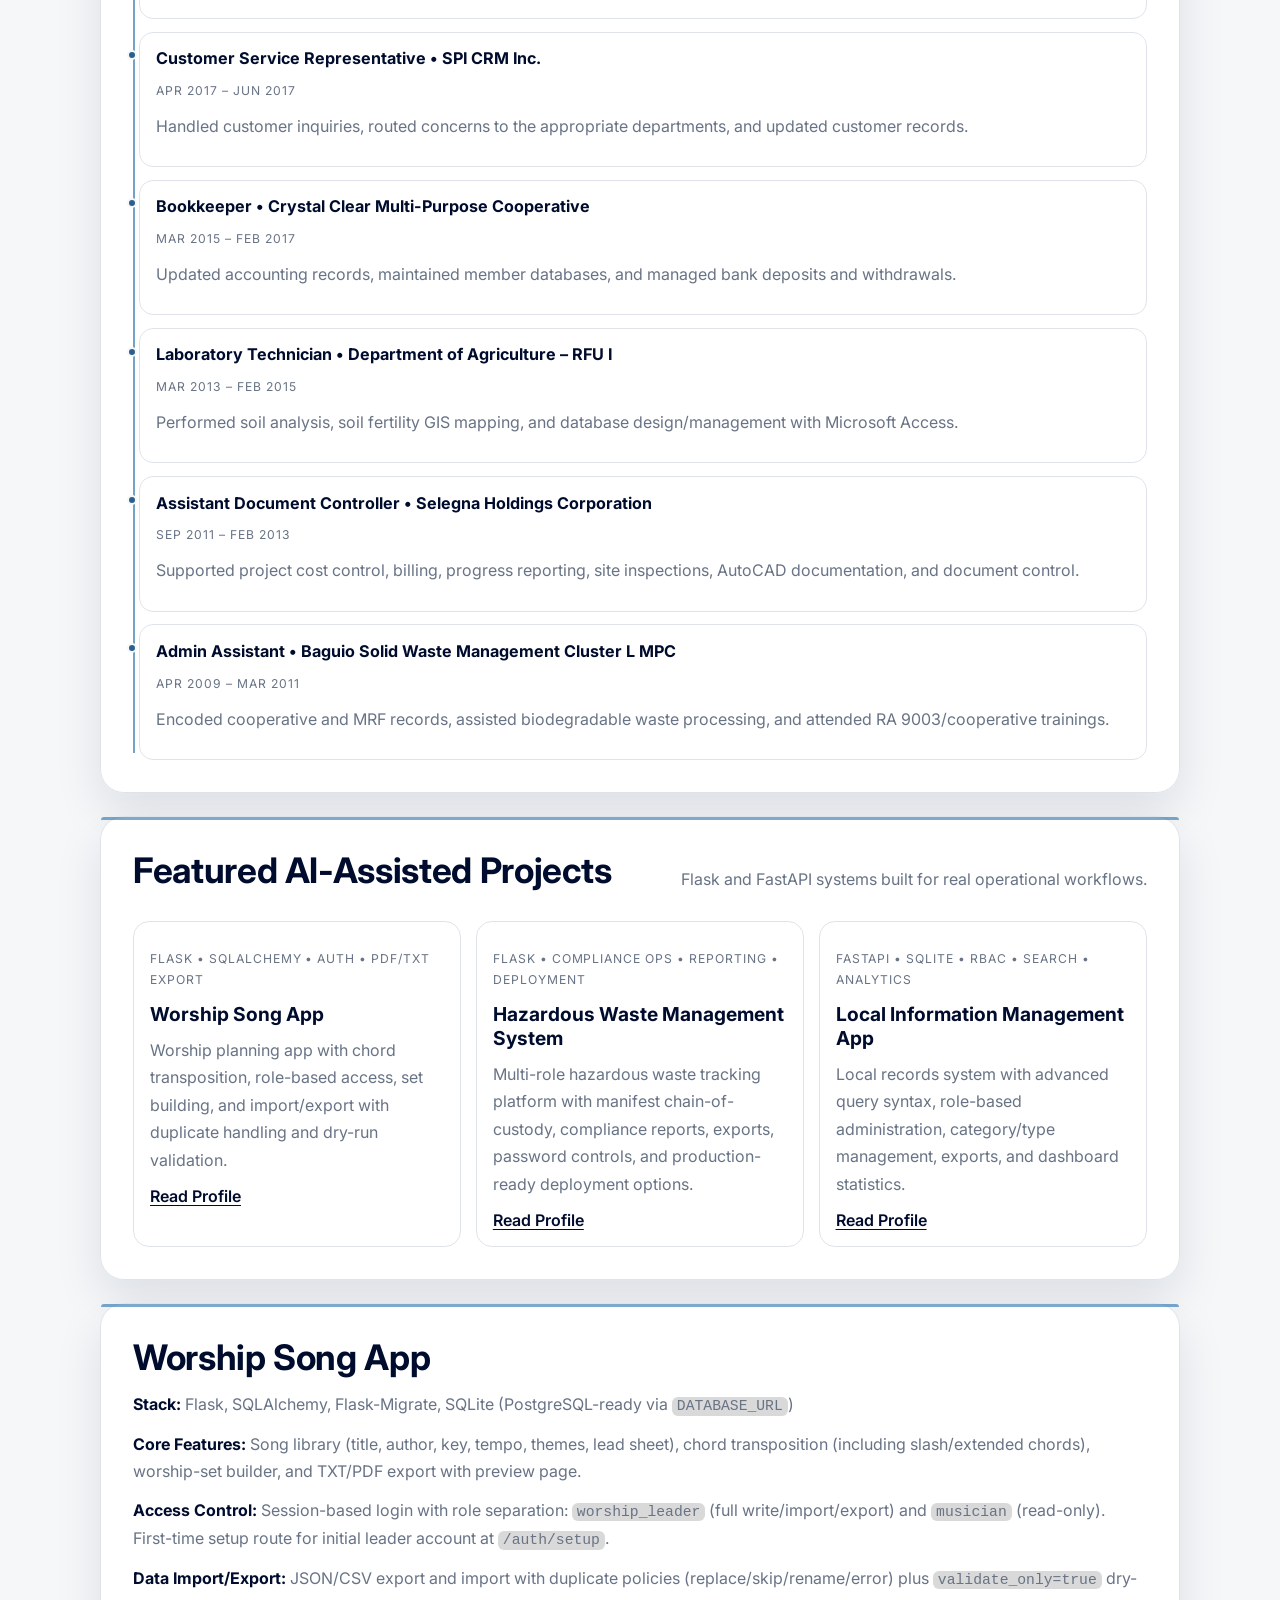
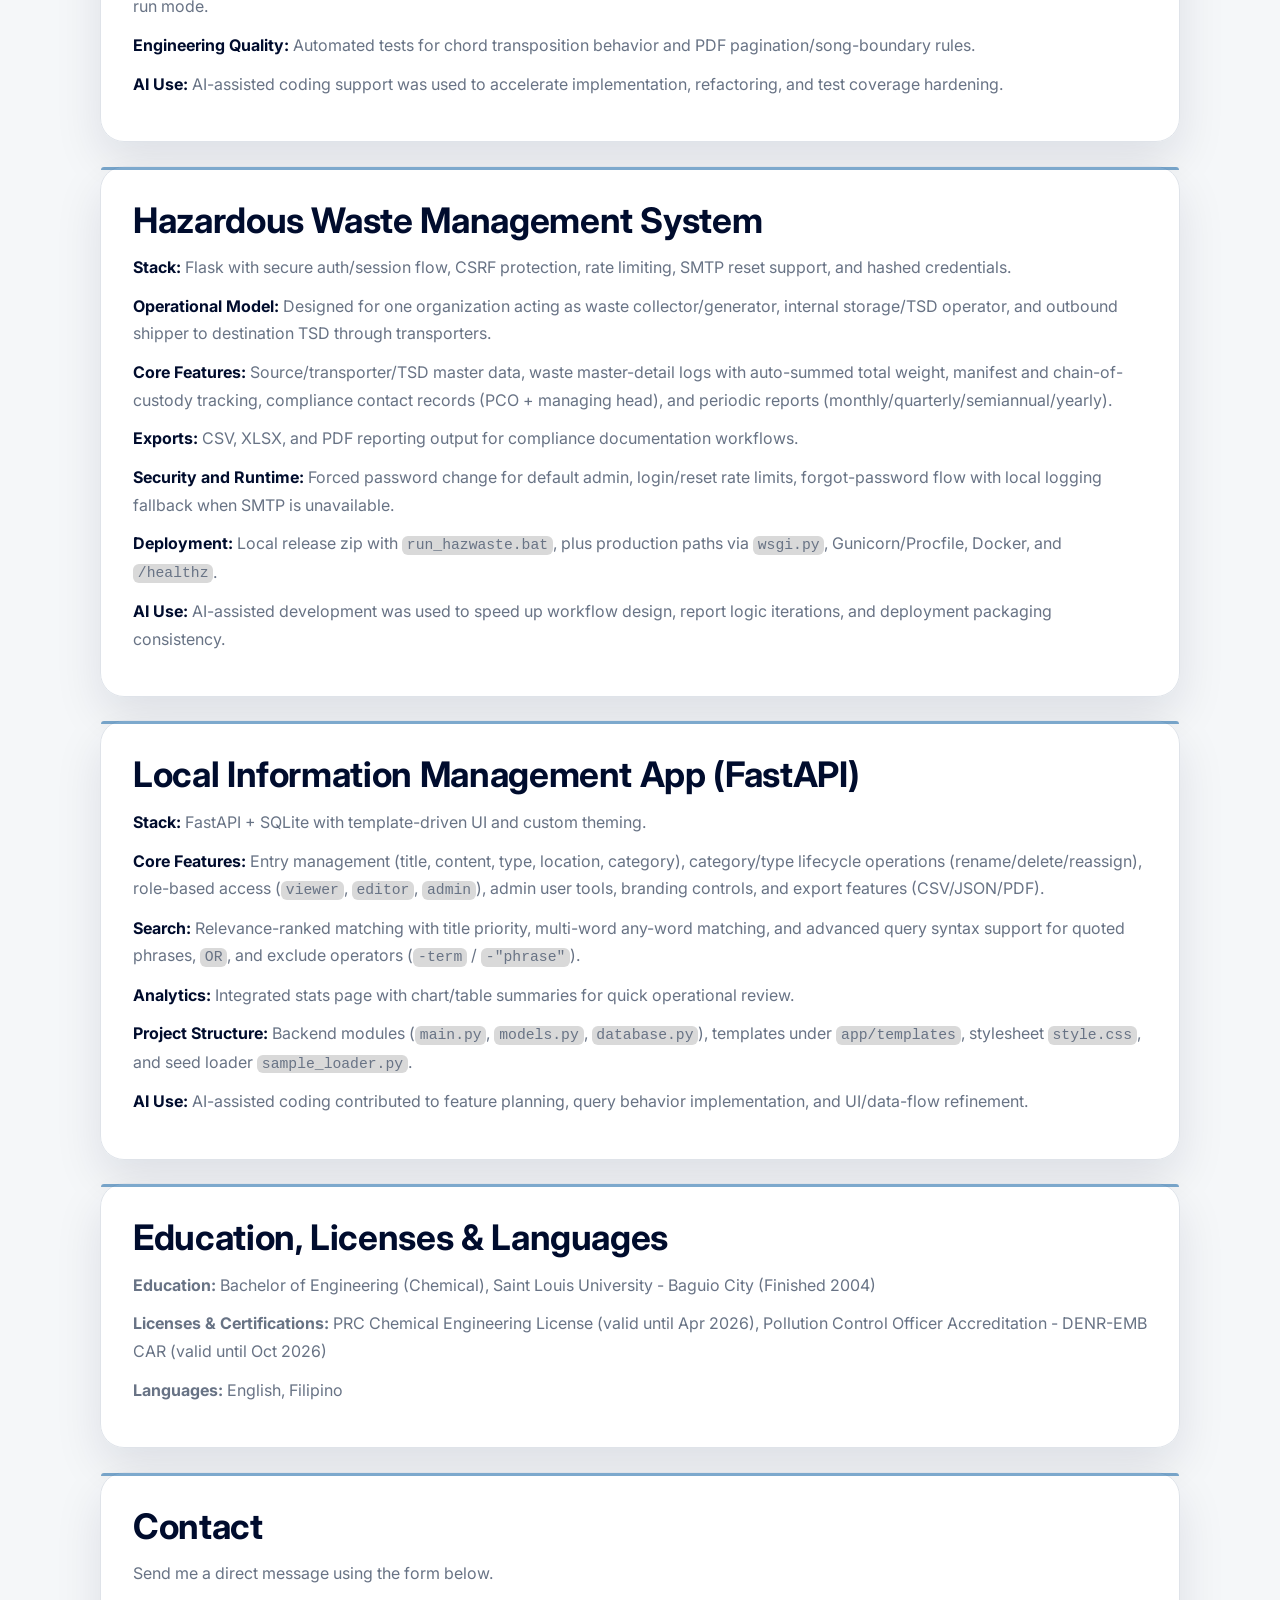
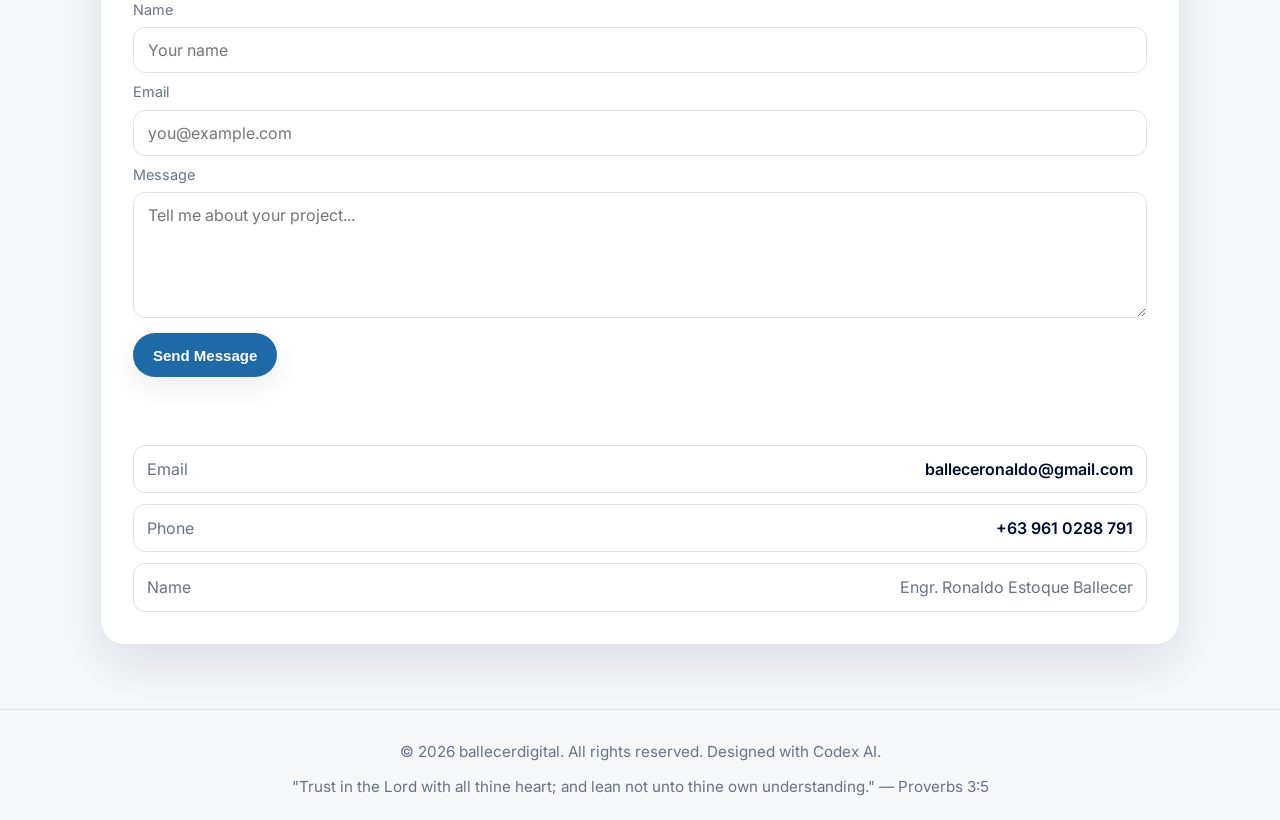
==== commit d018100b: "push" ====
--- a/index.html
+++ b/index.html
@@ -249,7 +249,7 @@
     <section id="contact" class="panel reveal">
       <h2>Contact</h2>
       <p>Send me a direct message using the form below.</p>
-      <form class="contact-form" action="https://formspree.io/f/your-form-id" method="POST">
+      <form class="contact-form" action="https://formspree.io/f/xpqjrpjr" method="POST">
         <label for="name">Name</label>
         <input id="name" name="name" type="text" placeholder="Your name" autocomplete="name" required>
 
@@ -260,9 +260,9 @@
         <textarea id="message" name="message" rows="5" placeholder="Tell me about your project..." required></textarea>
 
         <input type="hidden" name="_subject" value="New portfolio message">
-        <input type="hidden" name="_next" value="thank-you.html">
         <input class="hp-field" type="text" name="_gotcha" tabindex="-1" autocomplete="off" aria-hidden="true">
         <button class="btn btn-primary" type="submit">Send Message</button>
+        <p class="contact-form-status" role="status" aria-live="polite"></p>
       </form>
       <ul class="contact-list">
         <li><span>Email</span><a href="mailto:balleceronaldo@gmail.com">balleceronaldo@gmail.com</a></li>
--- a/styles.css
+++ b/styles.css
@@ -607,6 +607,29 @@
   justify-self: start;
 }
 
+.contact-form button:disabled {
+  opacity: 0.75;
+  cursor: not-allowed;
+}
+
+.contact-form-status {
+  min-height: 1.2rem;
+  margin: 0.15rem 0 0;
+  font-size: 0.92rem;
+}
+
+.contact-form-status.is-loading {
+  color: var(--muted);
+}
+
+.contact-form-status.is-success {
+  color: #0e7a43;
+}
+
+.contact-form-status.is-error {
+  color: #b02424;
+}
+
 .hp-field {
   position: absolute;
   left: -10000px;
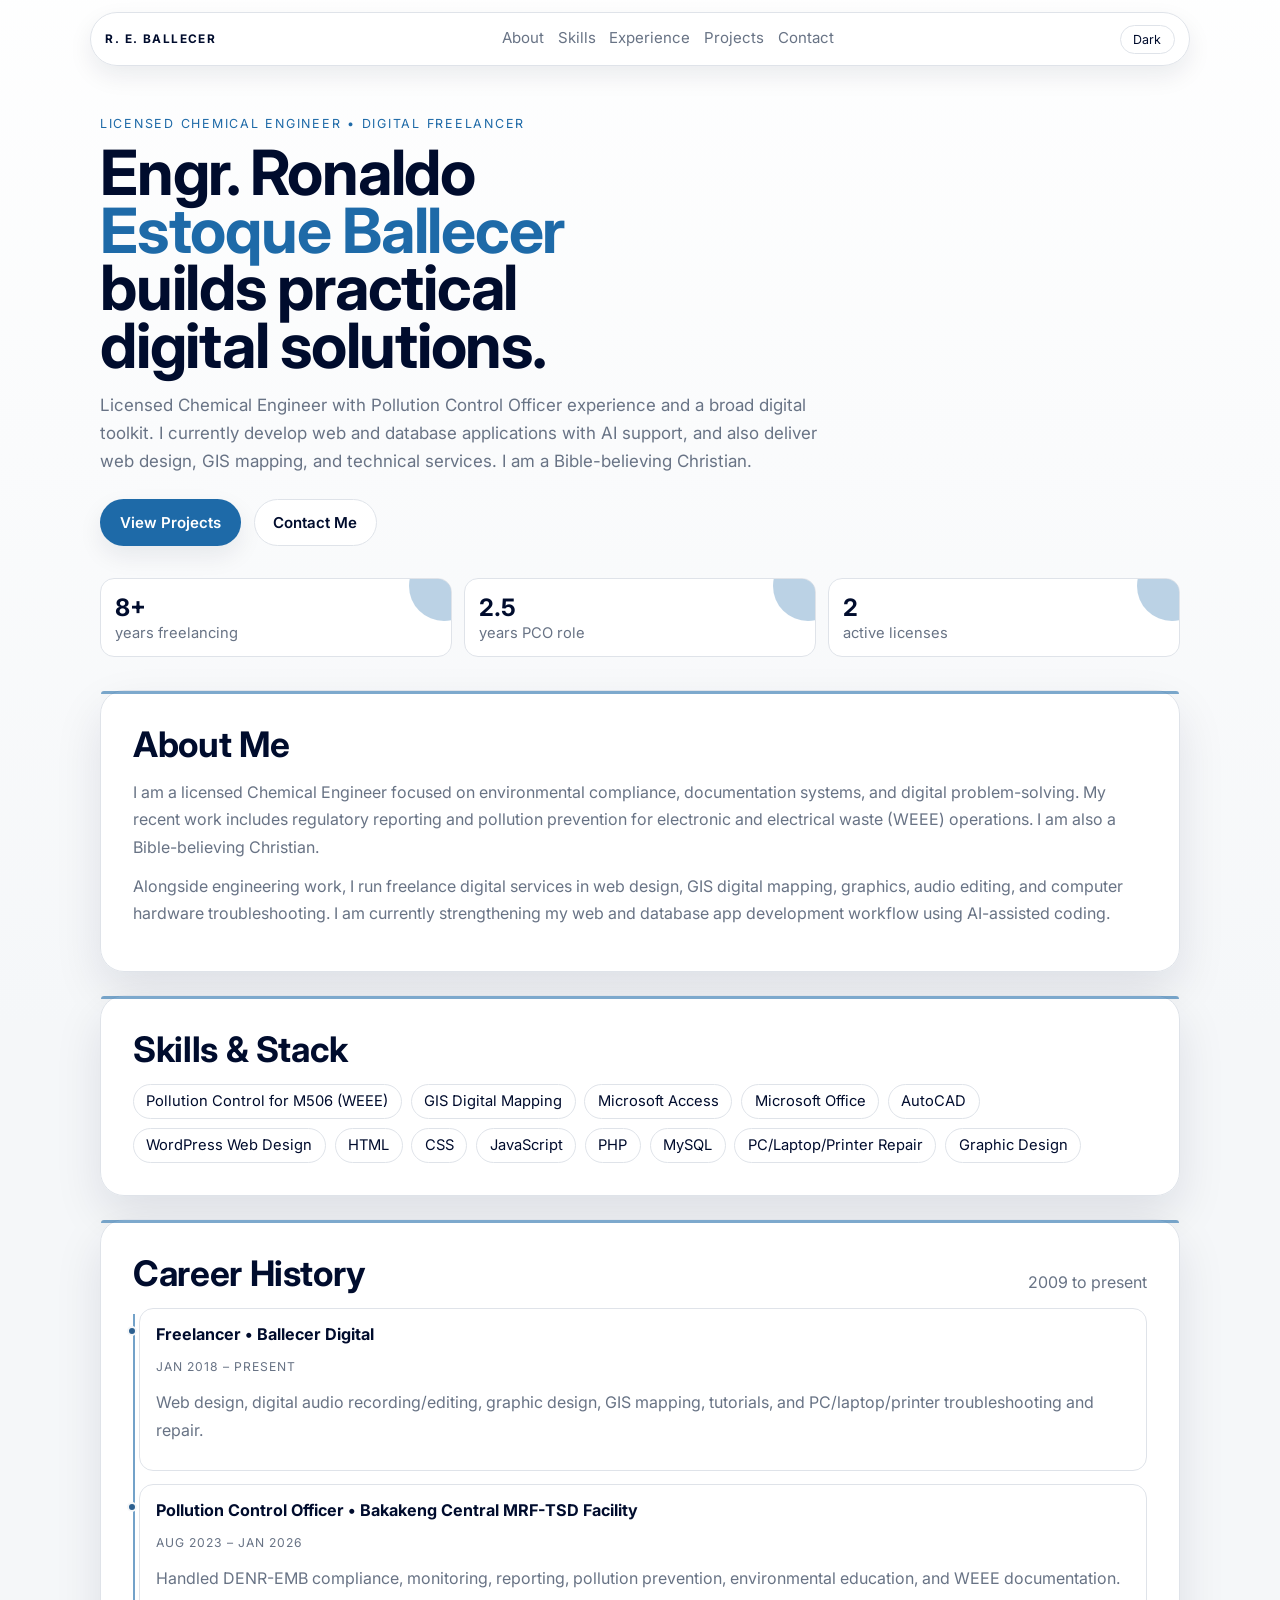
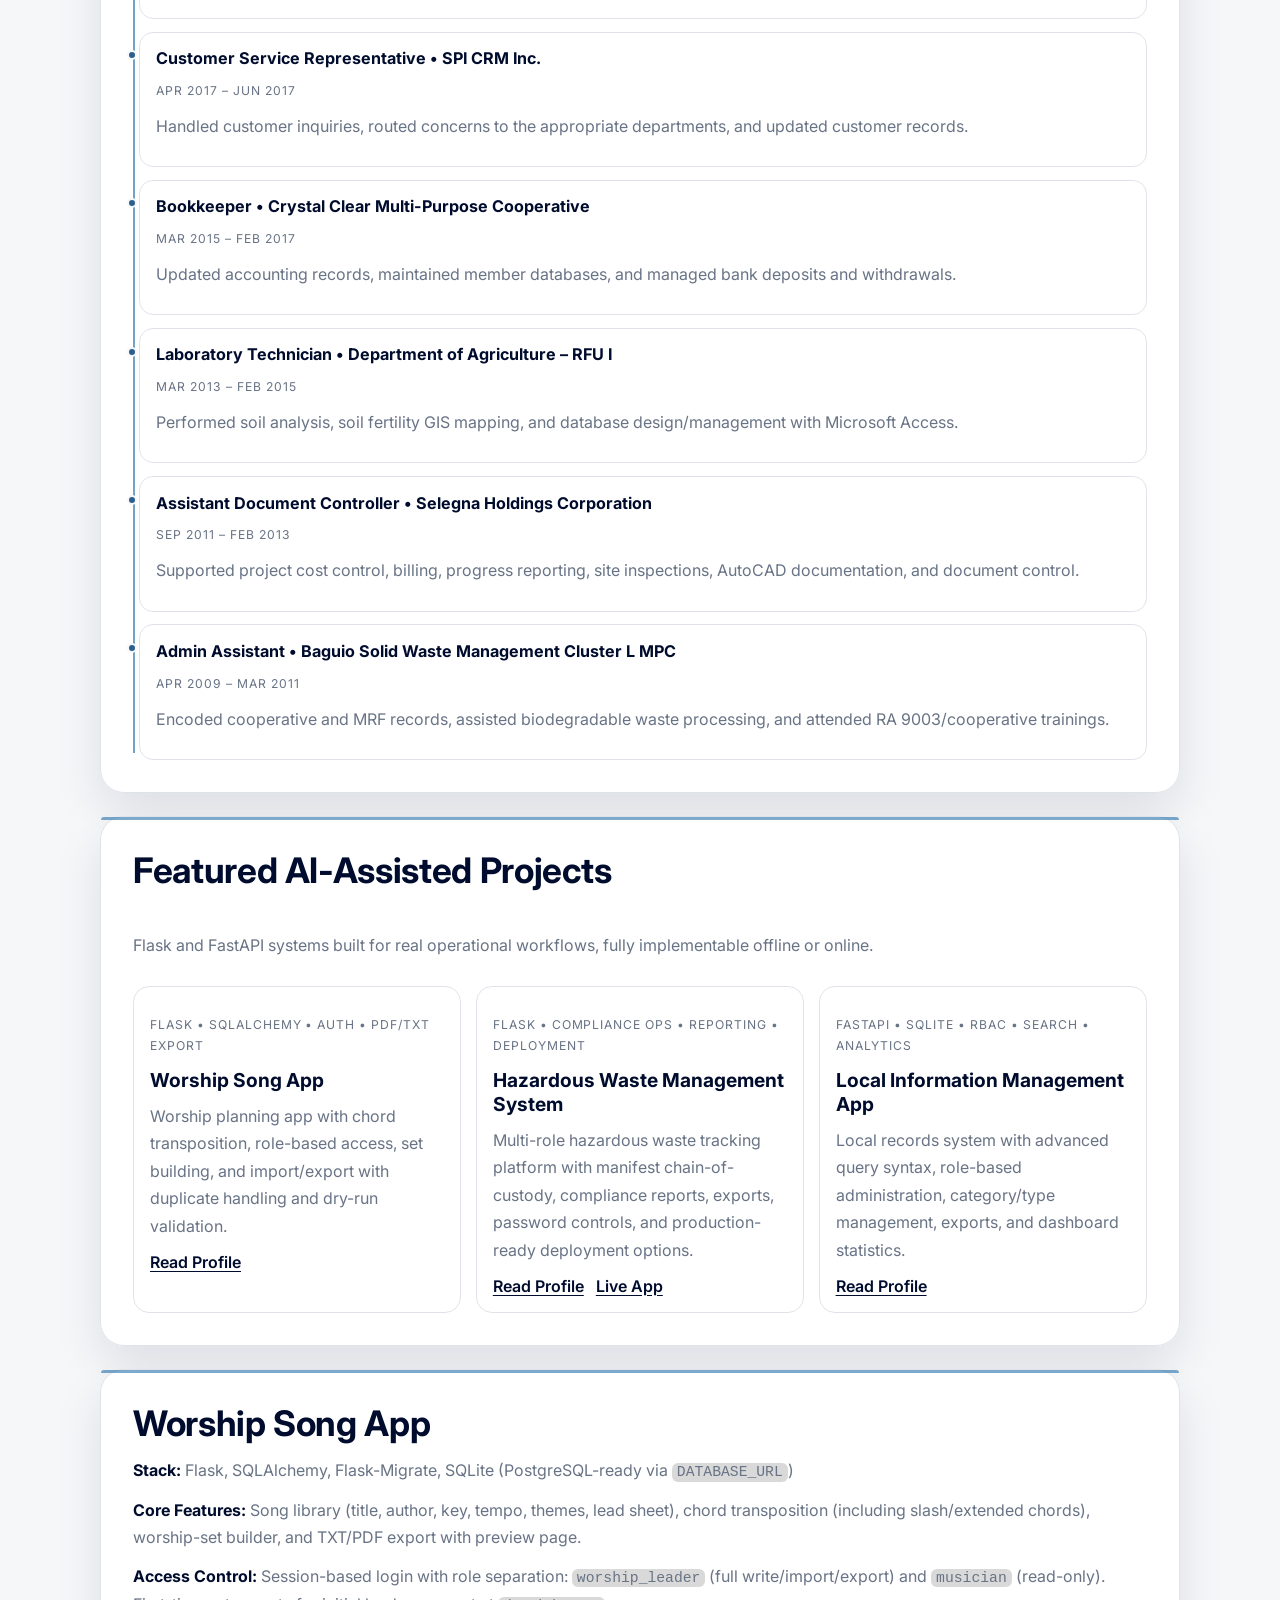
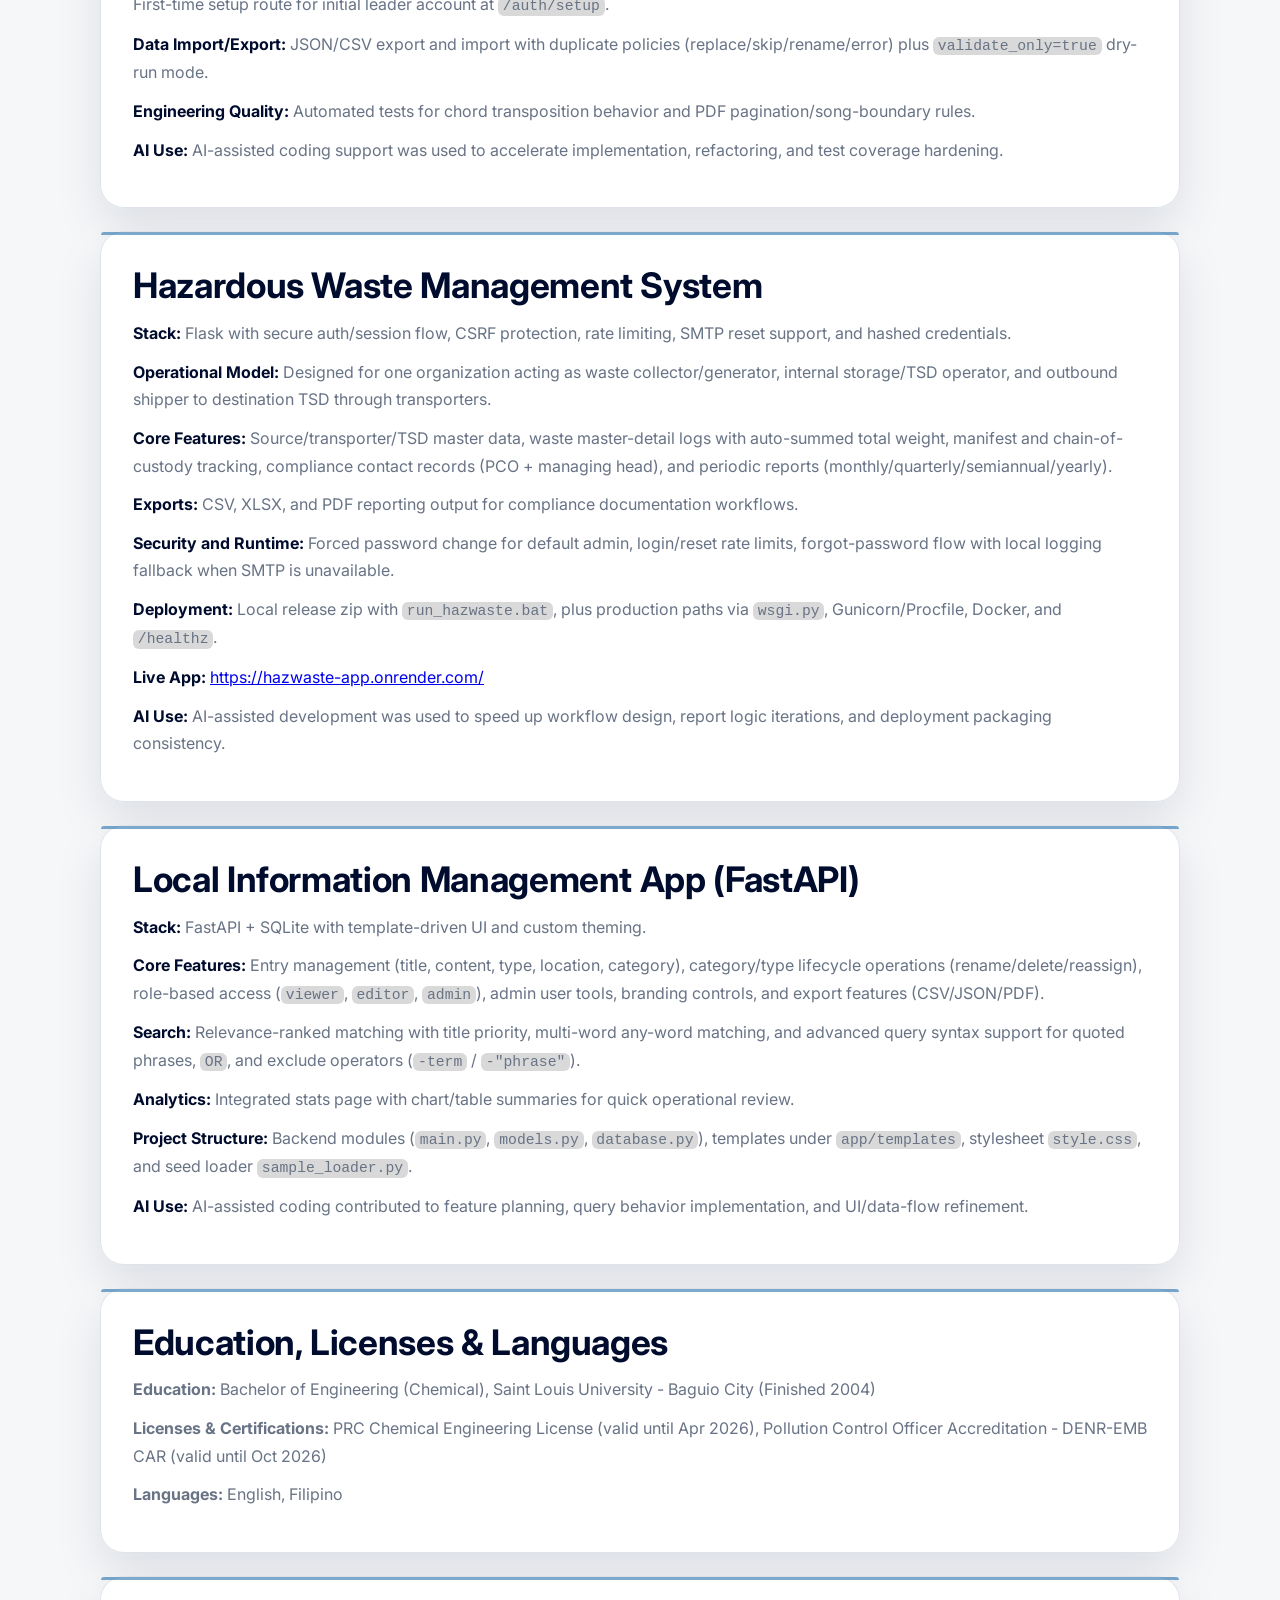
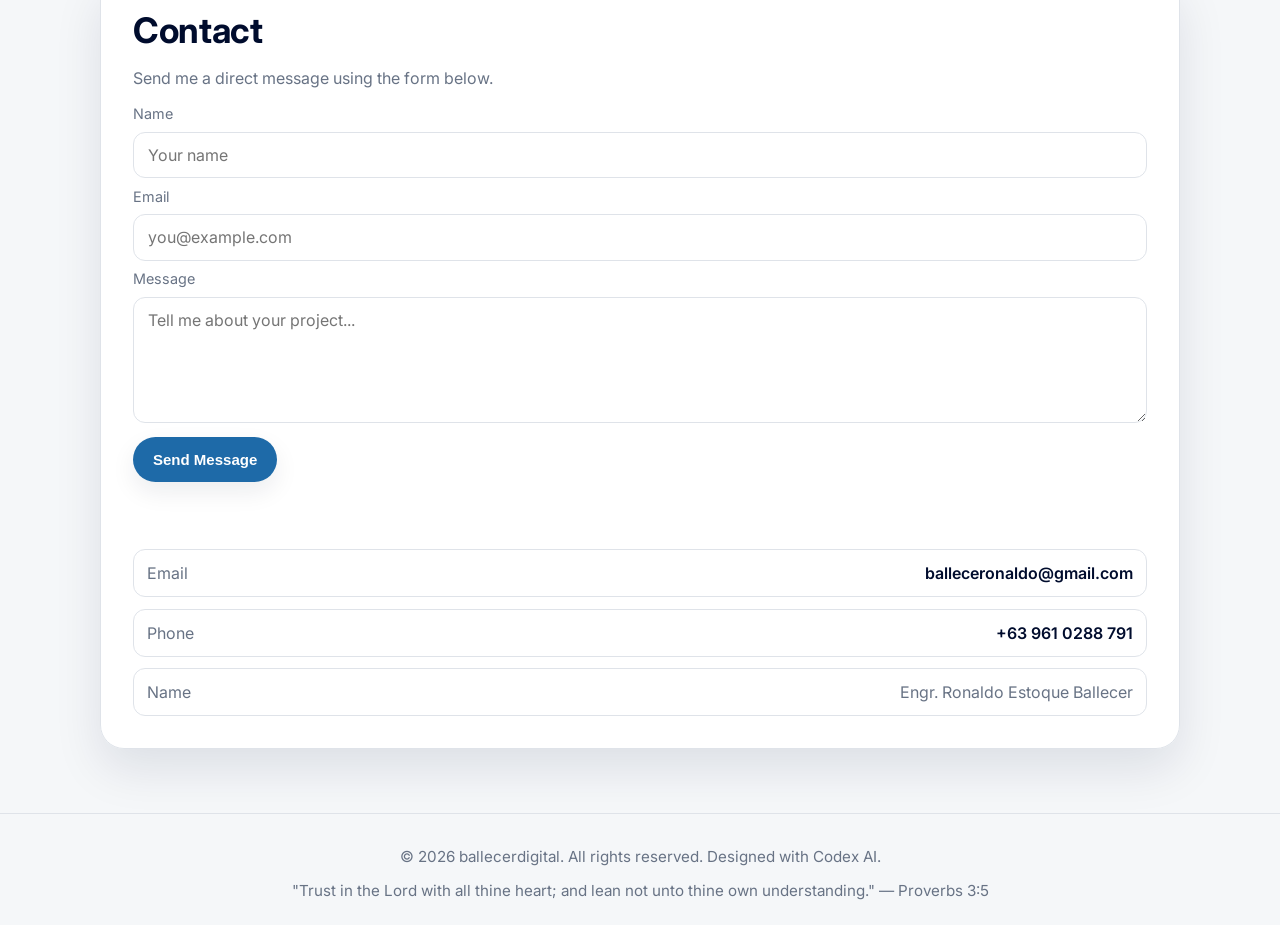
==== commit 5b095789: "changes and mobile nav wrap" ====
--- a/index.html
+++ b/index.html
@@ -167,7 +167,7 @@
     <section id="projects" class="panel reveal">
       <div class="panel-head">
         <h2>Featured AI-Assisted Projects</h2>
-        <p>Flask and FastAPI systems built for real operational workflows.</p>
+        <p>Flask and FastAPI systems built for real operational workflows, fully implementable offline or online.</p>
       </div>
       <div class="projects-grid">
         <article class="project-card">
@@ -191,6 +191,7 @@
           </p>
           <div class="project-links">
             <a href="#hazwaste-system">Read Profile</a>
+            <a href="https://hazwaste-app.onrender.com/">Live App</a>
           </div>
         </article>
 
@@ -226,6 +227,7 @@
       <p><strong>Exports:</strong> CSV, XLSX, and PDF reporting output for compliance documentation workflows.</p>
       <p><strong>Security and Runtime:</strong> Forced password change for default admin, login/reset rate limits, forgot-password flow with local logging fallback when SMTP is unavailable.</p>
       <p><strong>Deployment:</strong> Local release zip with <code>run_hazwaste.bat</code>, plus production paths via <code>wsgi.py</code>, Gunicorn/Procfile, Docker, and <code>/healthz</code>.</p>
+      <p><strong>Live App:</strong> <a href="https://hazwaste-app.onrender.com/">https://hazwaste-app.onrender.com/</a></p>
       <p><strong>AI Use:</strong> AI-assisted development was used to speed up workflow design, report logic iterations, and deployment packaging consistency.</p>
     </section>
 
--- a/styles.css
+++ b/styles.css
@@ -731,7 +731,14 @@
 
   .site-nav {
     width: 100%;
-    gap: 0.7rem;
+    gap: 0.45rem;
+    flex-wrap: nowrap;
+    justify-content: space-between;
+  }
+
+  .site-nav a {
+    font-size: clamp(0.79rem, 3vw, 0.88rem);
+    white-space: nowrap;
   }
 
   .quick-metrics {
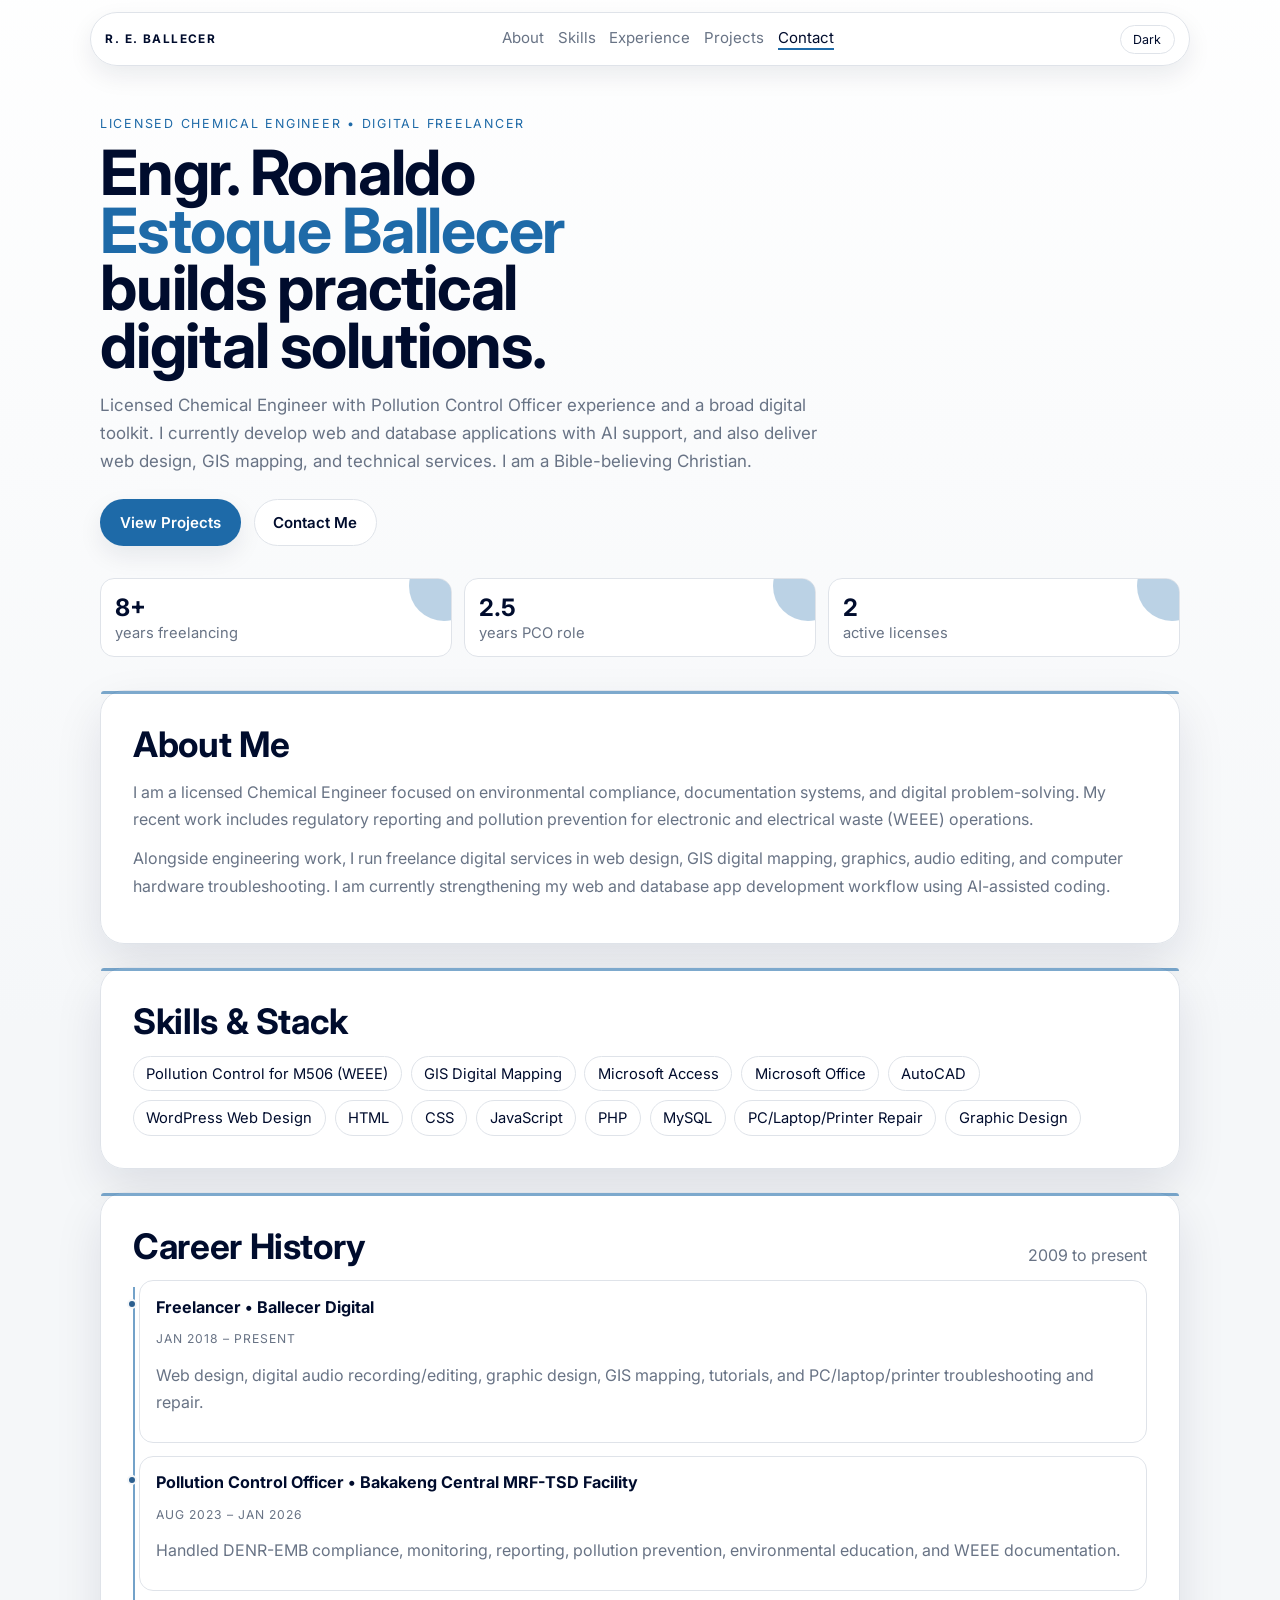
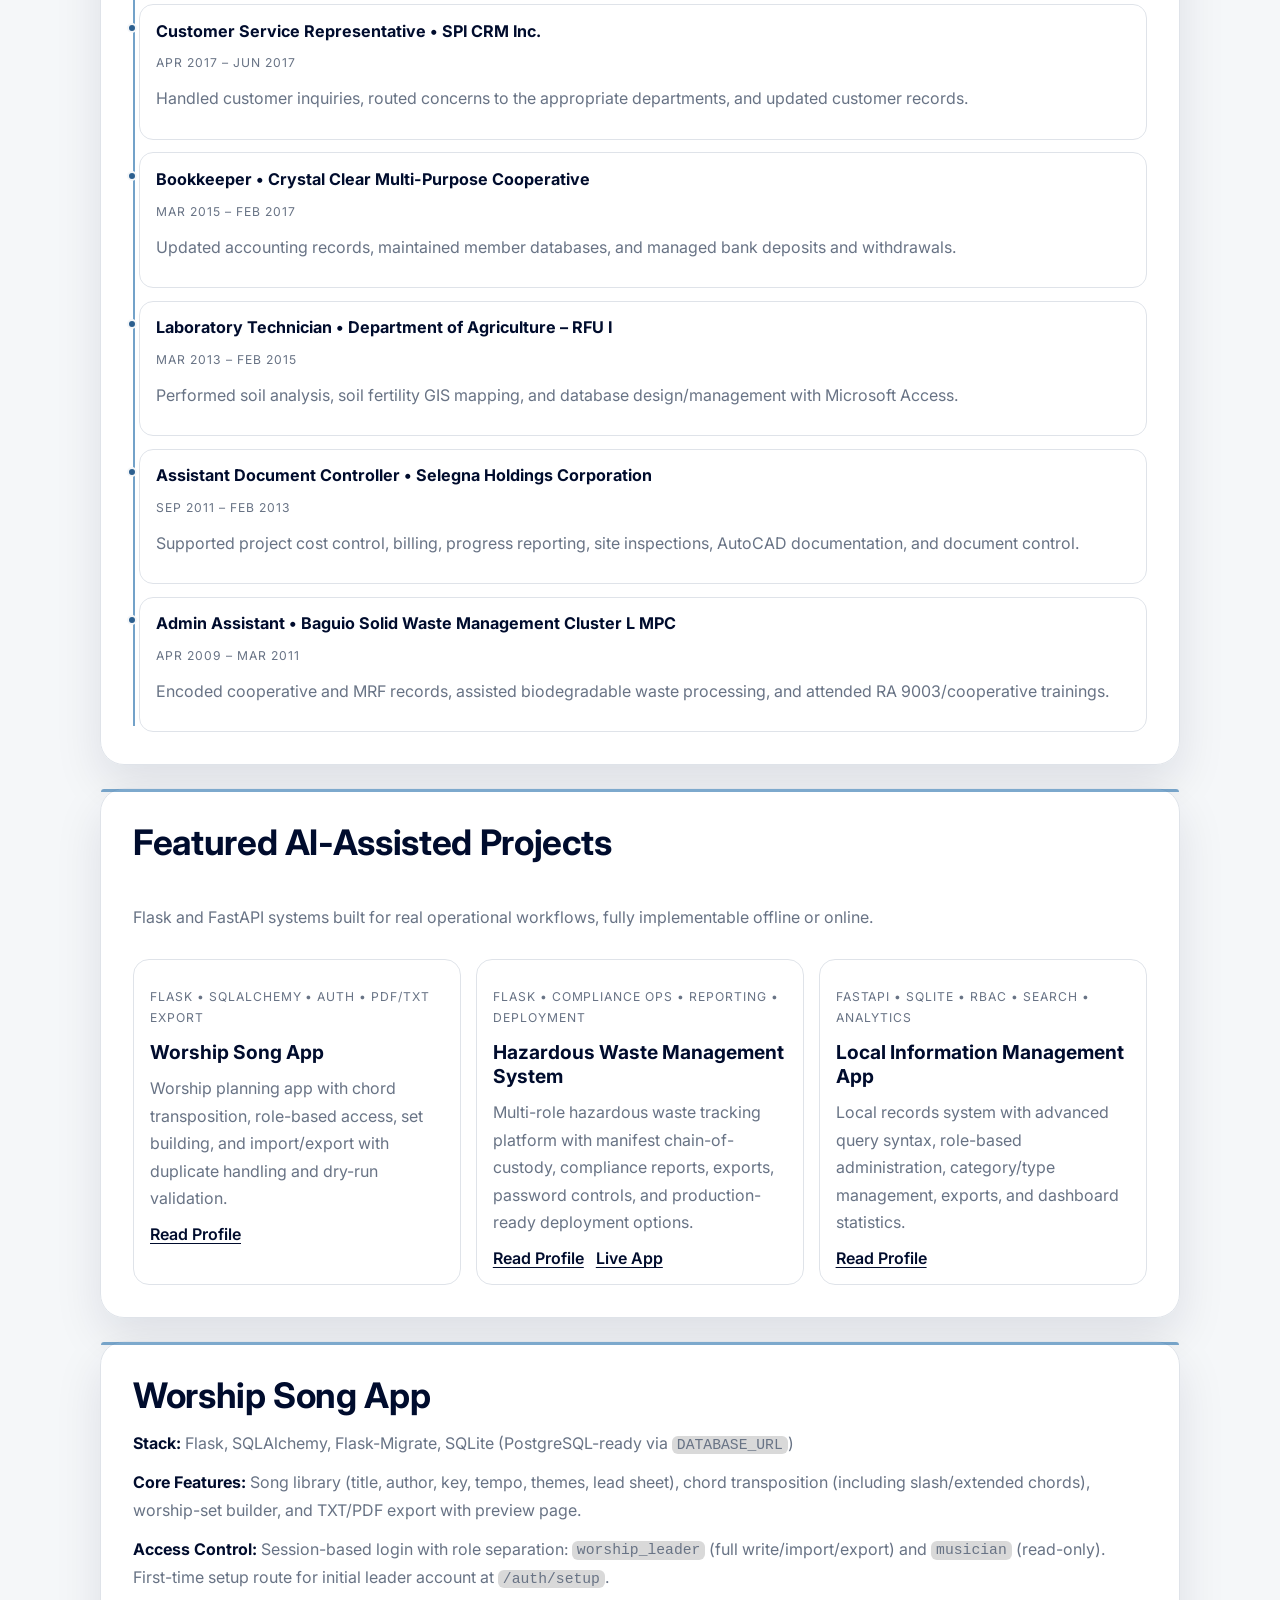
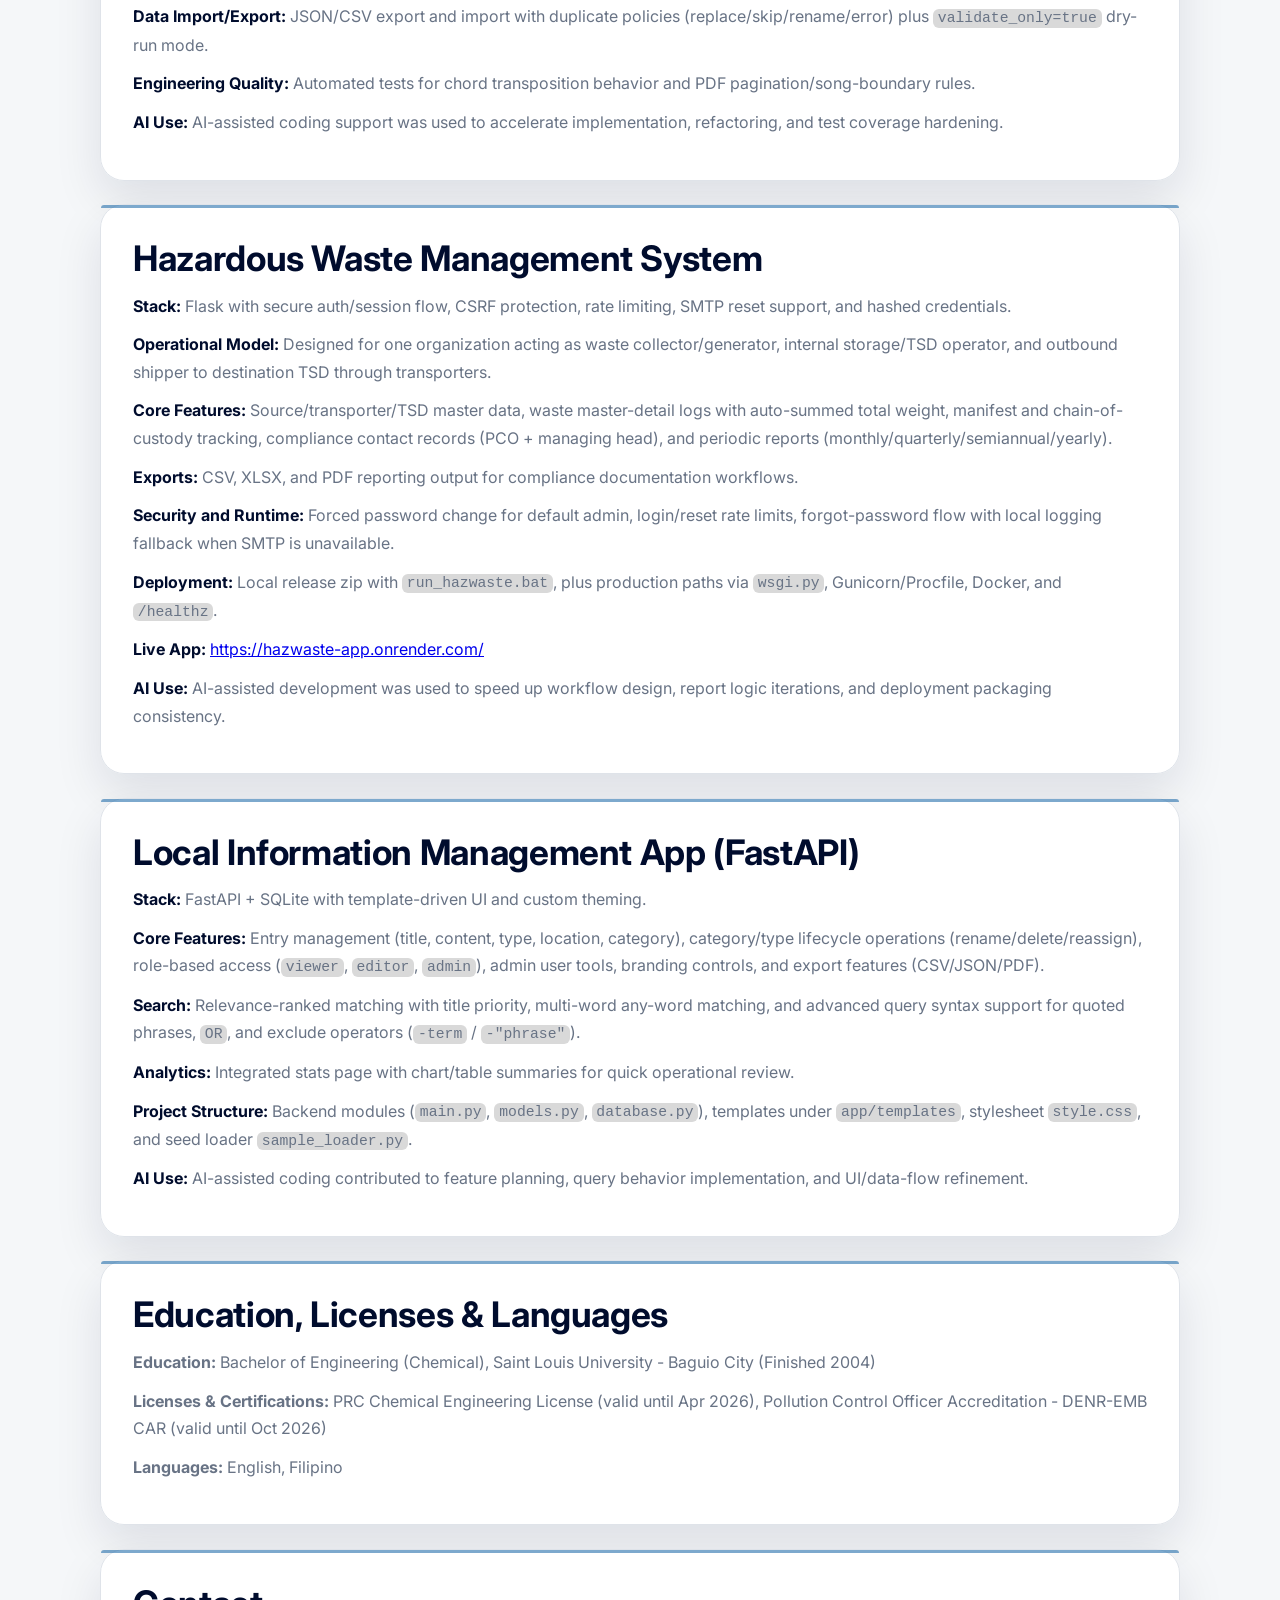
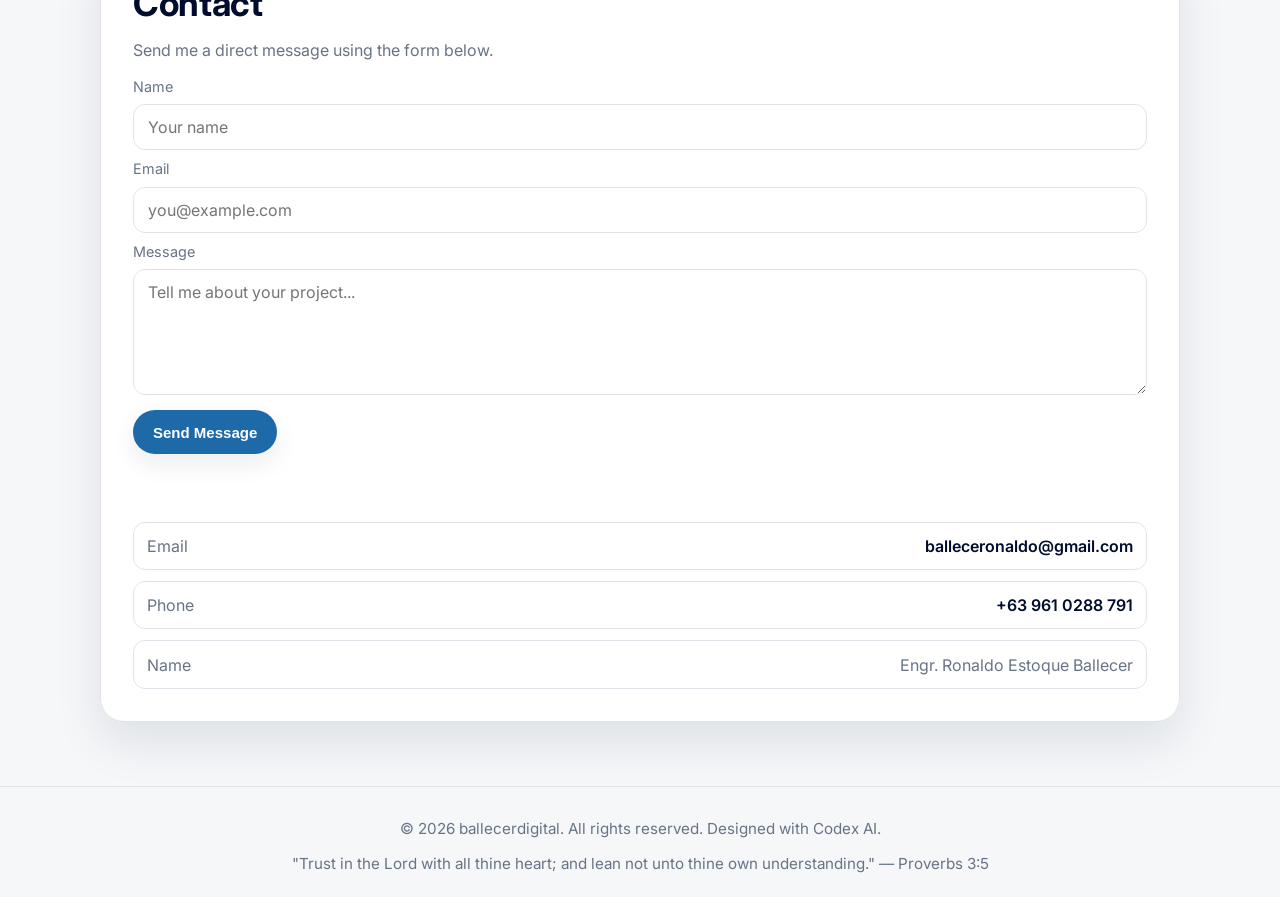
==== commit 64e9539b: "Update index.html" ====
--- a/index.html
+++ b/index.html
@@ -90,7 +90,7 @@
       <p>
         I am a licensed Chemical Engineer focused on environmental compliance, documentation systems,
         and digital problem-solving. My recent work includes regulatory reporting and pollution prevention
-        for electronic and electrical waste (WEEE) operations. I am also a Bible-believing Christian.
+        for electronic and electrical waste (WEEE) operations.
       </p>
       <p>
         Alongside engineering work, I run freelance digital services in web design, GIS digital mapping,
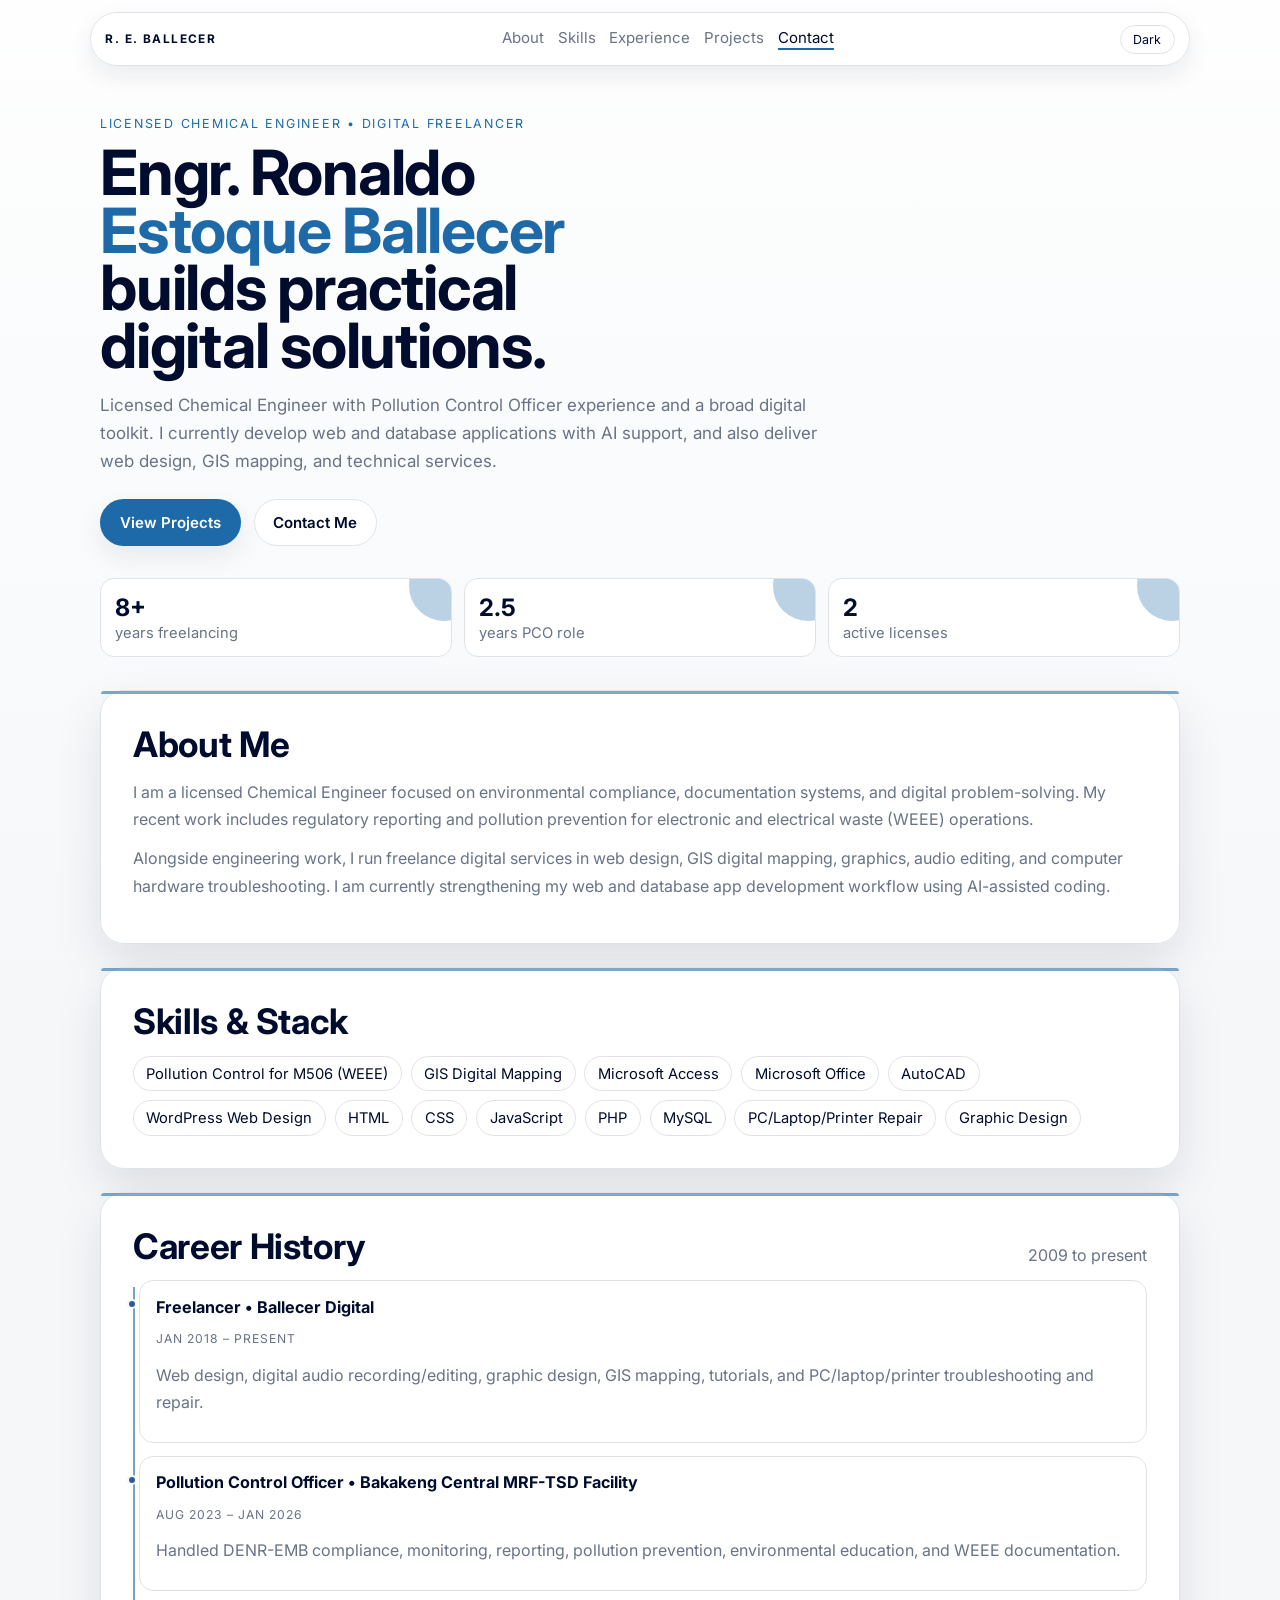
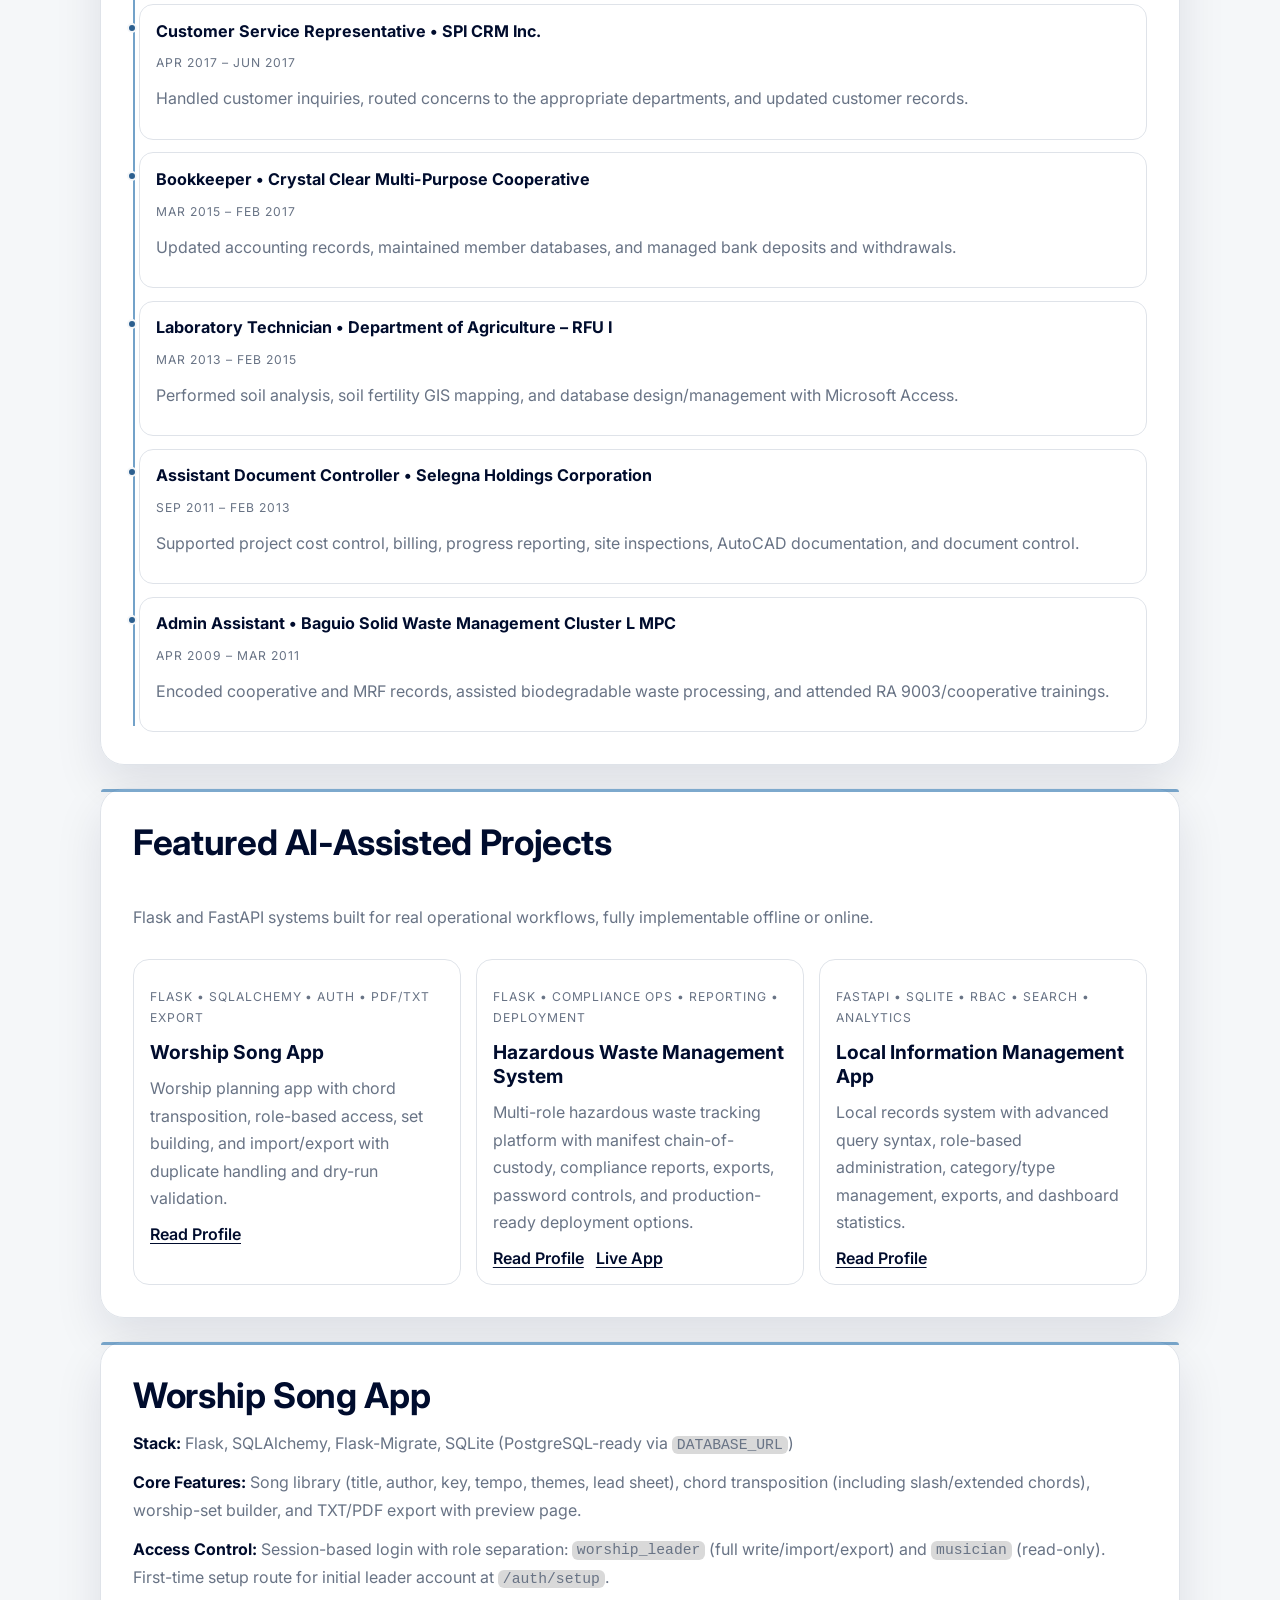
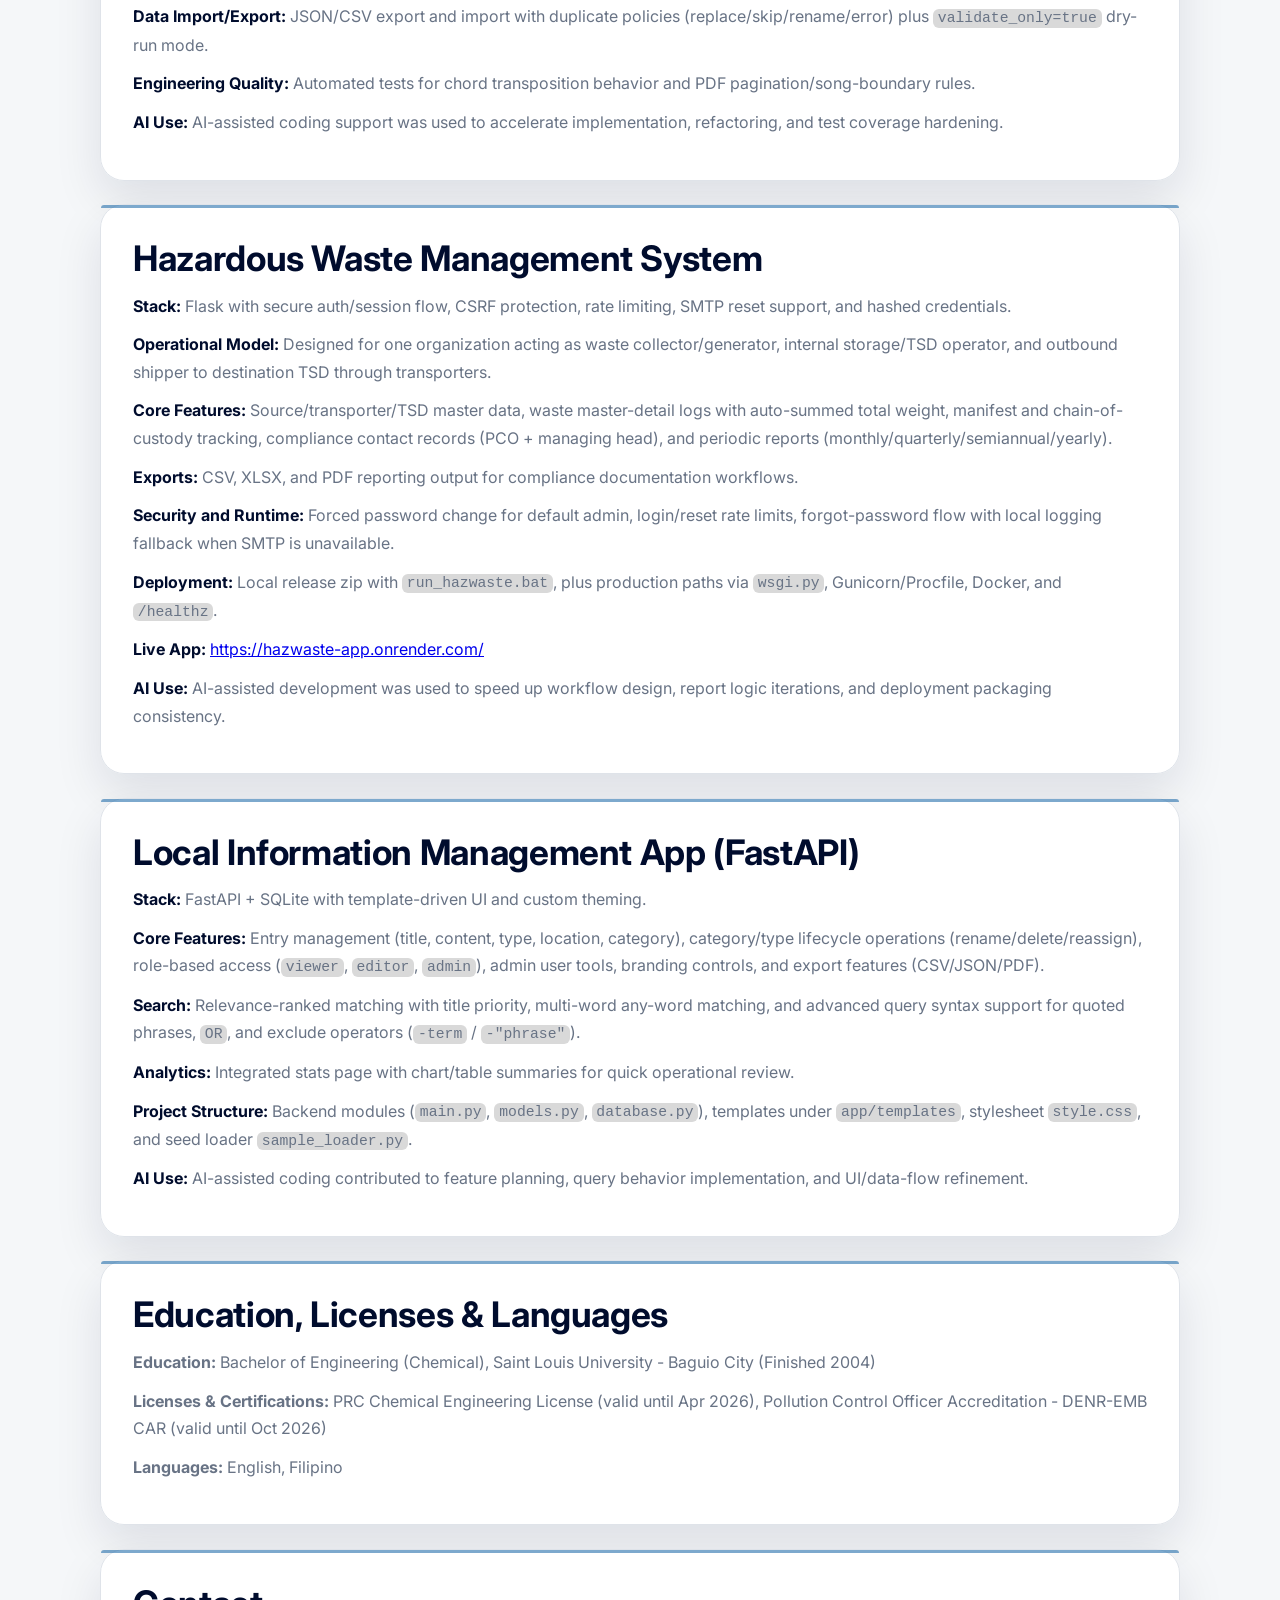
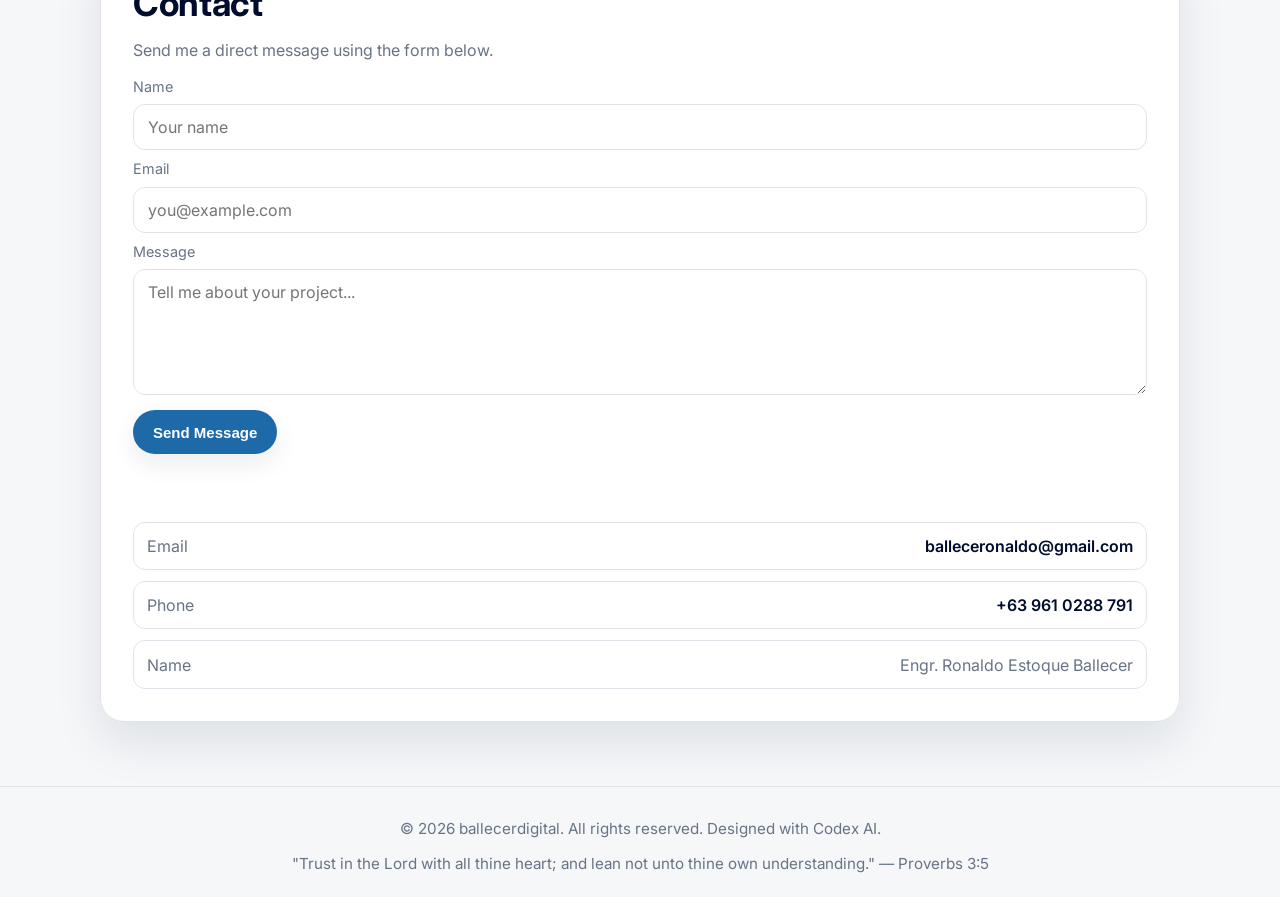
==== commit 45a1730d: "try" ====
--- a/index.html
+++ b/index.html
@@ -72,7 +72,7 @@
       <p class="intro">
         Licensed Chemical Engineer with Pollution Control Officer experience and a broad digital toolkit.
         I currently develop web and database applications with AI support, and also deliver web design,
-        GIS mapping, and technical services. I am a Bible-believing Christian.
+        GIS mapping, and technical services.
       </p>
       <div class="hero-actions">
         <a class="btn btn-primary" href="#projects">View Projects</a>
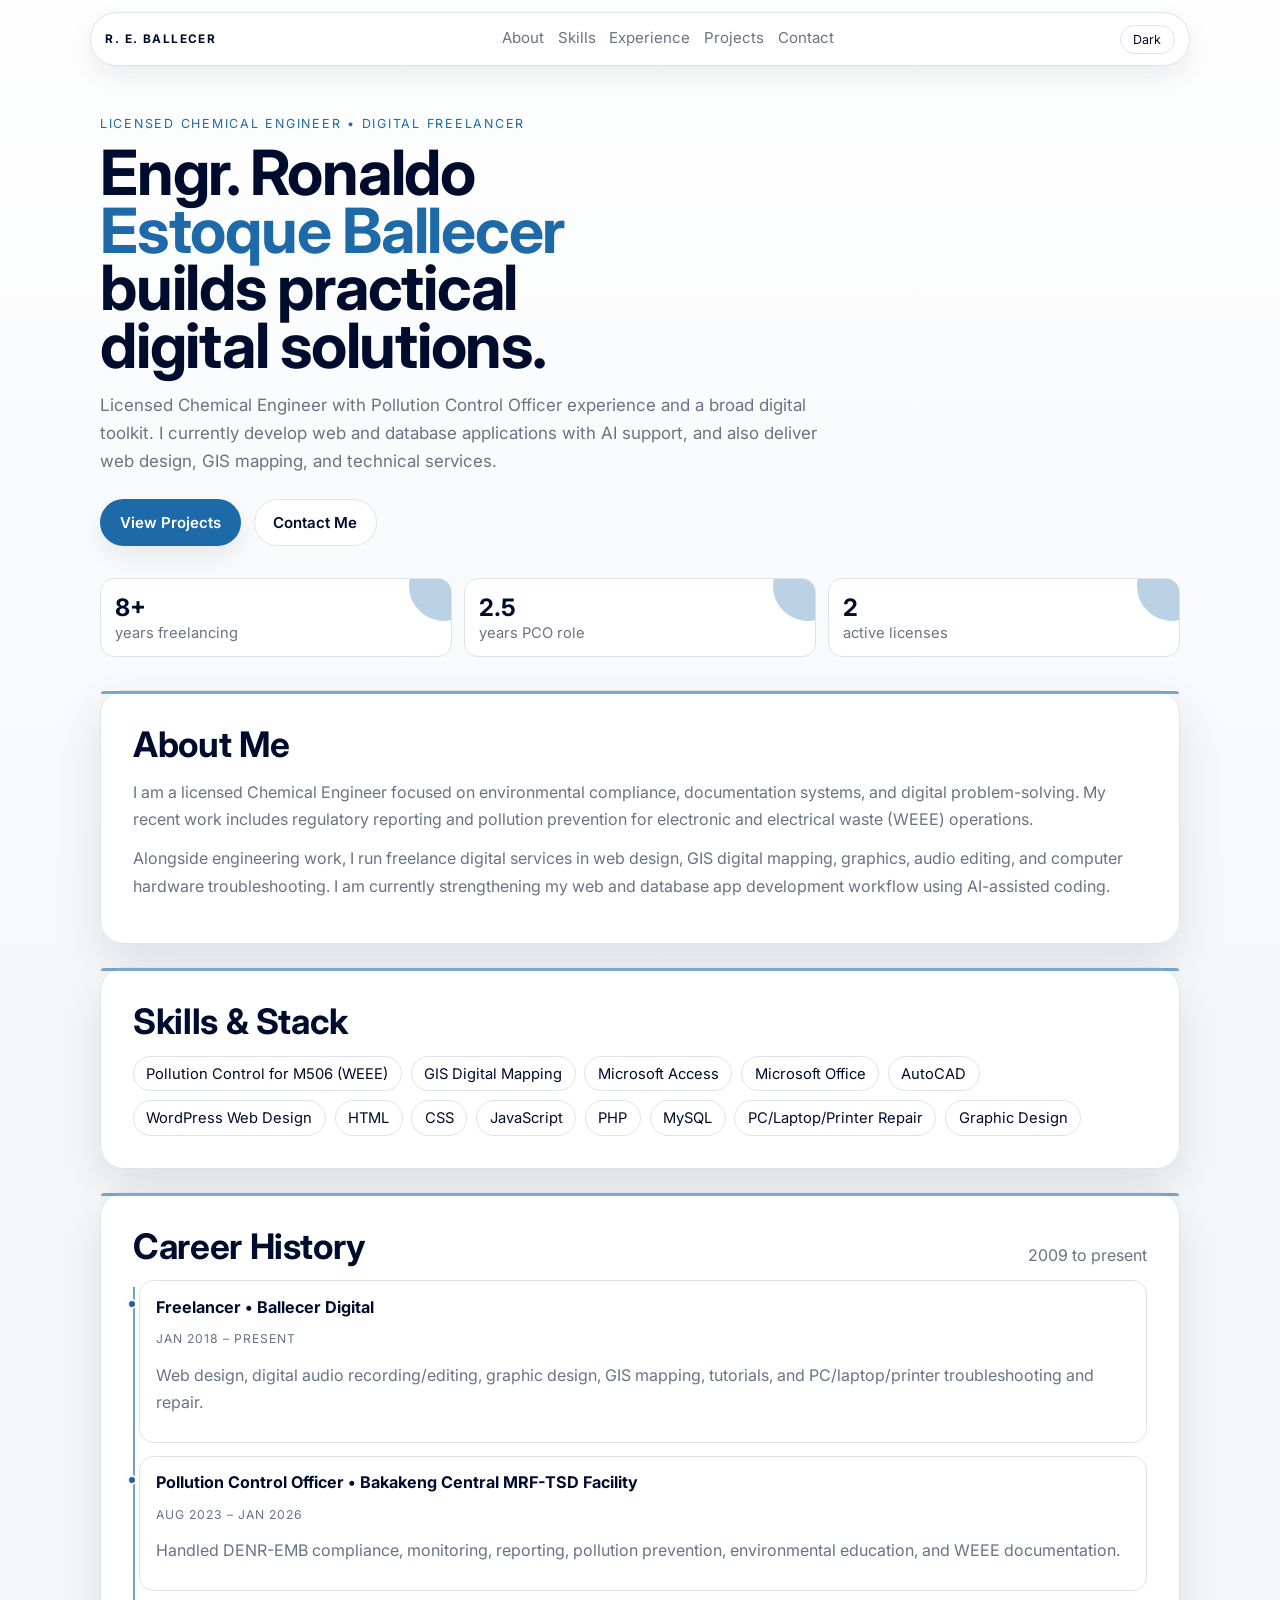
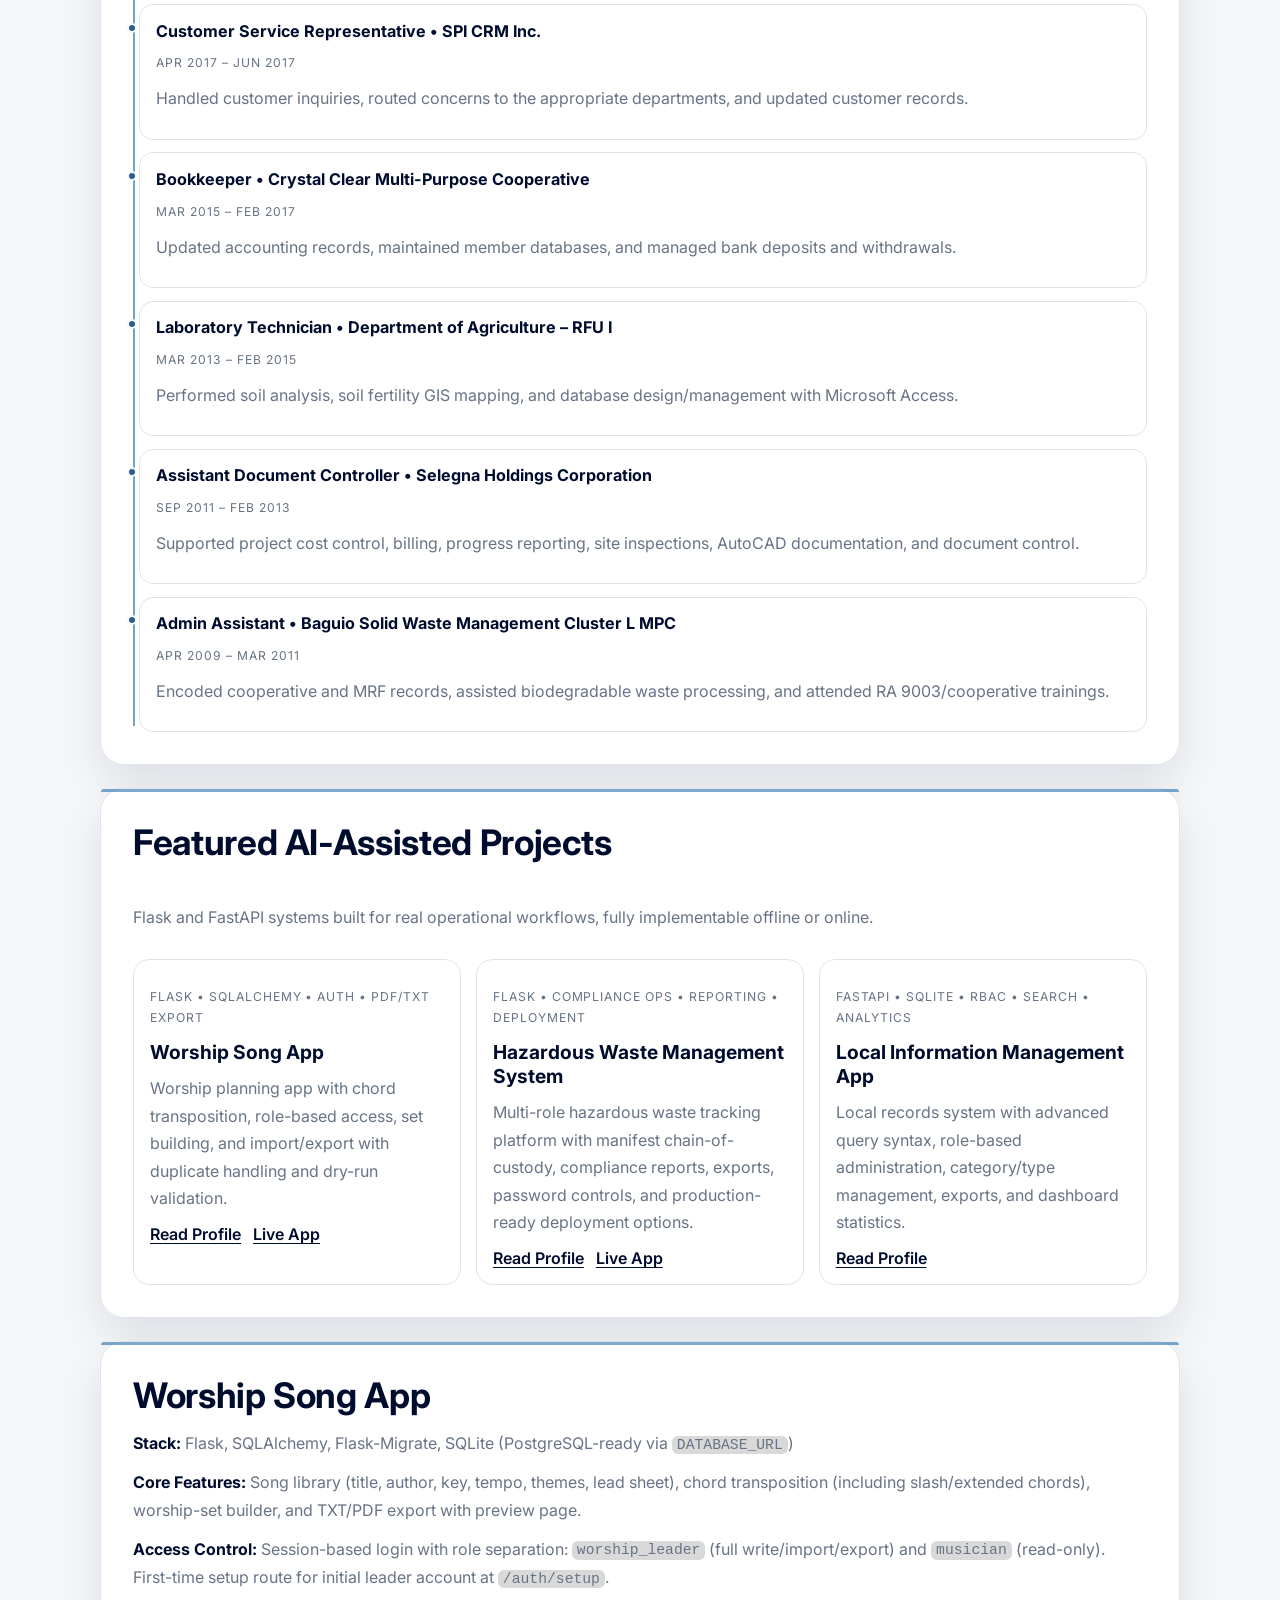
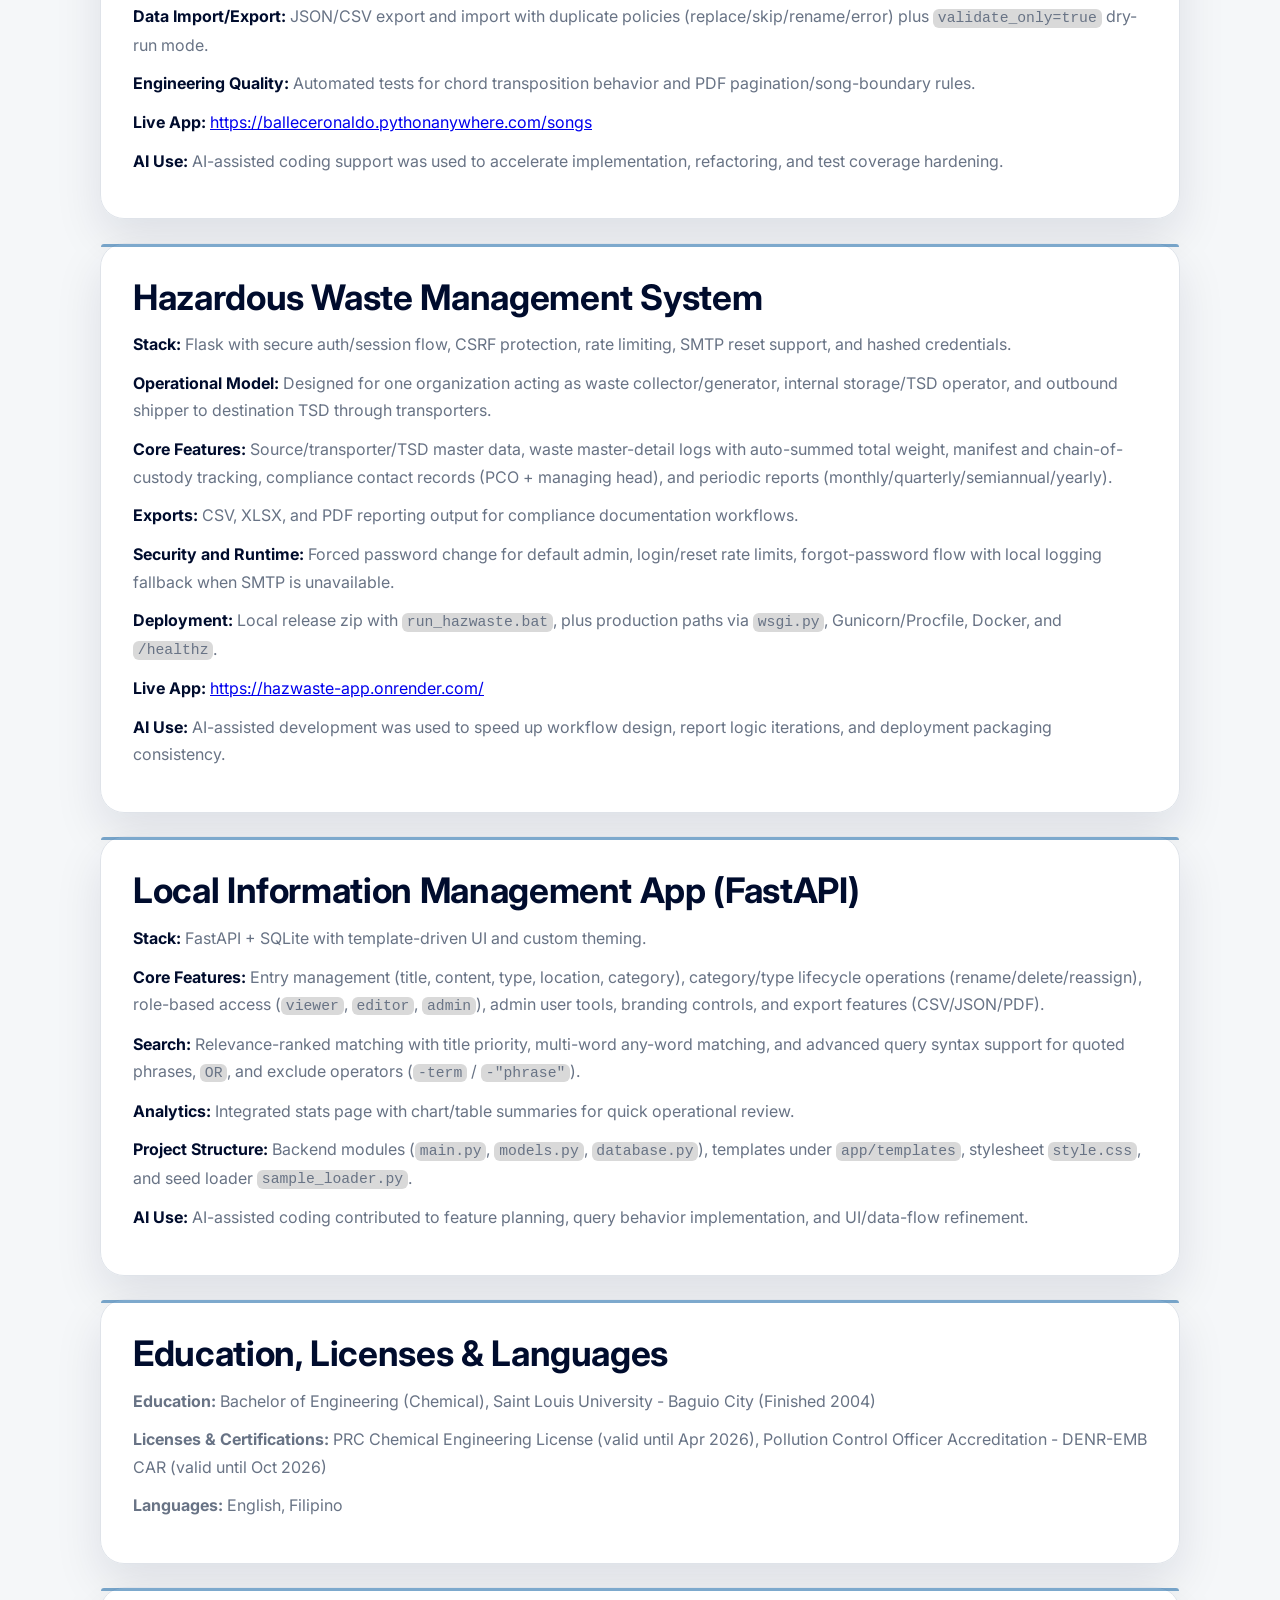
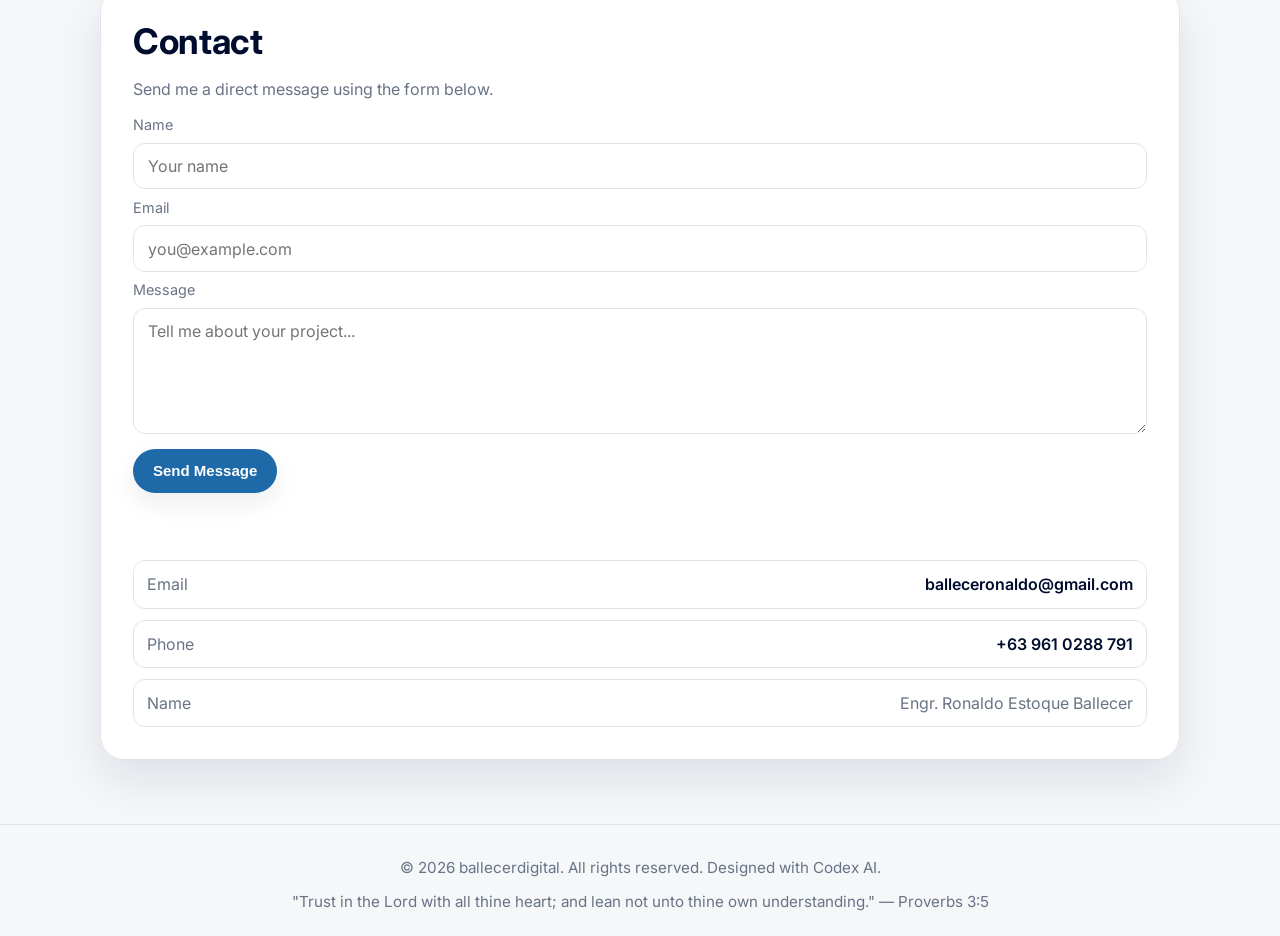
==== commit 8b184d30: "live website for worship app" ====
--- a/index.html
+++ b/index.html
@@ -179,6 +179,7 @@
           </p>
           <div class="project-links">
             <a href="#worship-song-app">Read Profile</a>
+            <a href="https://balleceronaldo.pythonanywhere.com/songs">Live App</a>
           </div>
         </article>
 
@@ -216,6 +217,7 @@
       <p><strong>Access Control:</strong> Session-based login with role separation: <code>worship_leader</code> (full write/import/export) and <code>musician</code> (read-only). First-time setup route for initial leader account at <code>/auth/setup</code>.</p>
       <p><strong>Data Import/Export:</strong> JSON/CSV export and import with duplicate policies (replace/skip/rename/error) plus <code>validate_only=true</code> dry-run mode.</p>
       <p><strong>Engineering Quality:</strong> Automated tests for chord transposition behavior and PDF pagination/song-boundary rules.</p>
+      <p><strong>Live App:</strong> <a href="https://balleceronaldo.pythonanywhere.com/songs">https://balleceronaldo.pythonanywhere.com/songs</a></p>
       <p><strong>AI Use:</strong> AI-assisted coding support was used to accelerate implementation, refactoring, and test coverage hardening.</p>
     </section>
 
